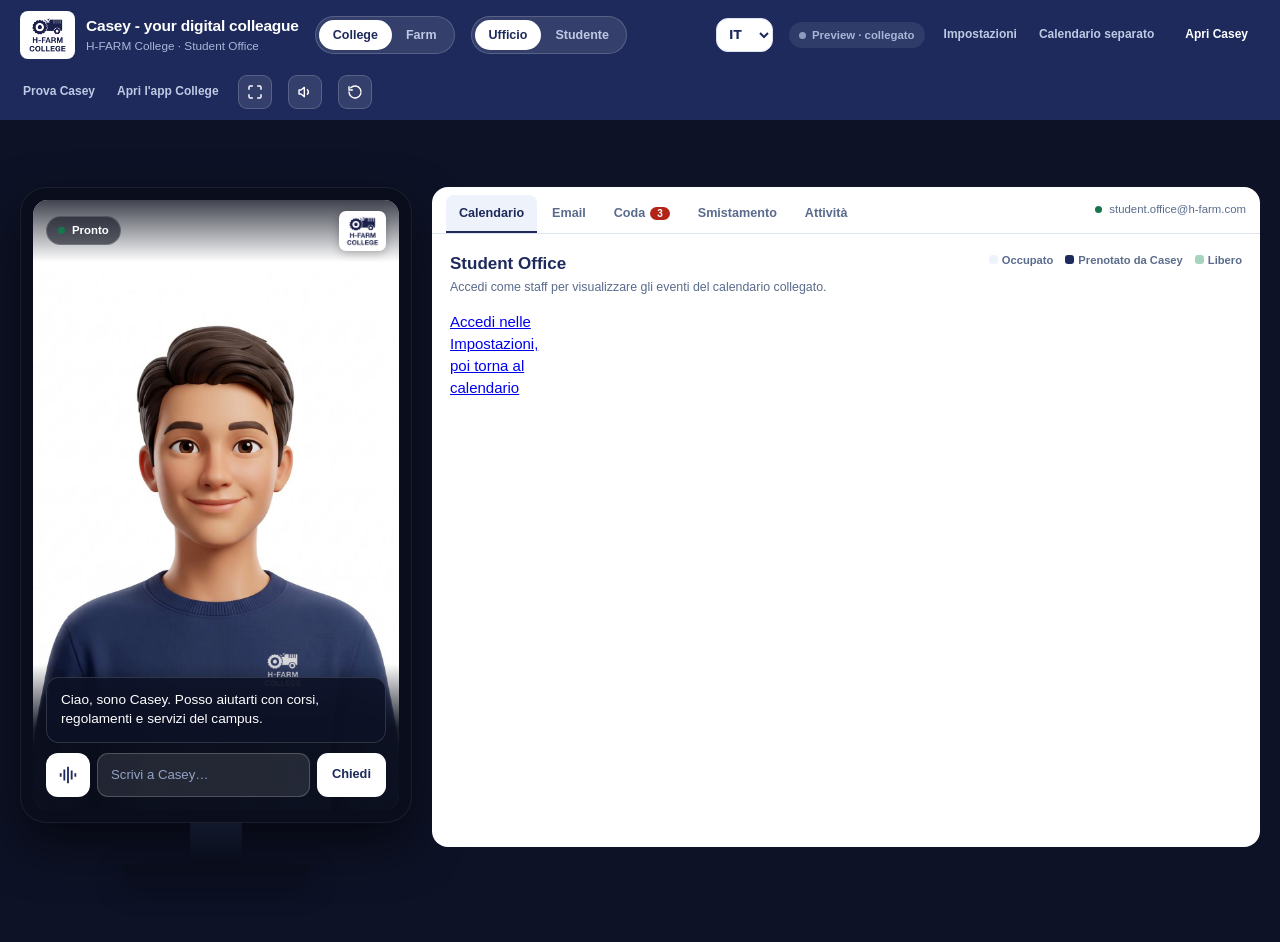
==== index.html @ 3914109e "fix: restore requested avatar clips and hide starters" ====
<!doctype html>
<html lang="it">
<head>
<meta charset="utf-8">
<meta name="viewport" content="width=device-width, initial-scale=1">
<title>Casey - your digital colleague</title>
<style>
:root{
  --navy:#1D2A5B; --navy-d:#141C3A; --navy-l:#2B3A74; --navy-x:#0D1226;
  --ink:#16213F; --mut:#5A6B8C; --bor:#DEE5F0; --soft:#EEF2FA;
  --acc:#E66B36; --ok:#16764C; --ok-bg:#EAF4EF; --err:#B42318; --err-bg:#FBEDEC;
  --wait:#A8700C; --wait-bg:#FDF6E7; --brand:#1D2A5B;
}
body.farm{ --brand:#C0392B; --navy:#C0392B; --navy-l:#D4544A; --navy-d:#8E2A20; --navy-x:#1C0F0D; }
*{box-sizing:border-box}
html,body{margin:0;padding:0}
body{font-family:Inter,-apple-system,BlinkMacSystemFont,"Segoe UI",Roboto,Helvetica,Arial,sans-serif;
 background:var(--navy-x);color:var(--ink);font-size:15px;line-height:1.45;-webkit-font-smoothing:antialiased}
button,input{font:inherit;color:inherit}
button{cursor:pointer;border:0;background:none}
.wrap{max-width:1600px;margin:0 auto;padding:20px;min-height:calc(100vh - 78px);display:flex;flex-direction:column;justify-content:center}

/* ---------------- barra ---------------- */
.top{background:var(--navy);color:#fff}
.top .in{max-width:1600px;margin:0 auto;padding:11px 20px;display:flex;align-items:center;gap:16px;flex-wrap:wrap}
.brand{display:flex;align-items:center;gap:11px}
.brand img{height:48px;width:auto;border-radius:8px;background:#fff;padding:5px 7px;display:block}
.brand .nm{font-weight:700;font-size:15.5px;letter-spacing:-.2px}
.bepill{display:flex;align-items:center;gap:6px;font-size:11.4px;font-weight:600;color:#A9B6D8;
 background:rgba(255,255,255,.08);border-radius:999px;padding:5px 10px;white-space:nowrap}
.bepill i{width:7px;height:7px;border-radius:50%;background:#8E9BBF;flex:none}
.bepill.live{color:#BFF0D4}.bepill.live i{background:#39C07C}
.bepill.down{color:#FFD4CE}.bepill.down i{background:#E4342A}
.brand .sb{font-size:11.8px;color:#A9B6D8;margin-top:1px}
.seg{display:flex;background:rgba(255,255,255,.1);border:1px solid rgba(255,255,255,.18);border-radius:999px;padding:3px}
.seg button{padding:6px 14px;border-radius:999px;font-size:12.5px;font-weight:600;color:#BFC9E4;white-space:nowrap}
.seg button[aria-selected="true"]{background:#fff;color:var(--navy);font-weight:700}
.sp{flex:1}
.top a{color:#BFC9E4;font-size:12.5px;font-weight:600;padding:6px 11px;border-radius:8px;text-decoration:none}
.top a:hover{background:rgba(255,255,255,.12);color:#fff}
.ic{width:34px;height:34px;border-radius:9px;background:rgba(255,255,255,.1);border:1px solid rgba(255,255,255,.18);
 display:inline-flex;align-items:center;justify-content:center;color:#fff}
.ic:hover{background:rgba(255,255,255,.22)}
.ic.off{opacity:.42}

/* ---------------- kpi ---------------- */
.kpis{display:flex;gap:9px;margin:16px 0 14px;flex-wrap:wrap}
.kpi{background:rgba(255,255,255,.055);border:1px solid rgba(255,255,255,.12);border-radius:12px;padding:9px 15px;min-width:128px}
.kpi .v{font-size:19px;font-weight:700;color:#fff;font-variant-numeric:tabular-nums}
.kpi .l{font-size:11.4px;color:#A9B6D8;margin-top:1px}

.grid{display:grid;grid-template-columns:392px 1fr;gap:20px;align-items:center}
@media(max-width:1200px){.grid{grid-template-columns:1fr}}

/* ---------------- totem fisico ---------------- */
.kiosk{display:flex;flex-direction:column;align-items:center}
.bezel{width:100%;background:#0A0E1C;border-radius:26px;padding:13px;
 box-shadow:0 22px 50px rgba(0,0,0,.55), inset 0 0 0 1px rgba(255,255,255,.07)}
.screen{position:relative;aspect-ratio:9/15;background:#0E1428;border-radius:15px;overflow:hidden}
.screen video,.screen img.av{position:absolute;inset:0;width:100%;height:100%;object-fit:cover}
.screen video.hide{display:none}
.scrtop{position:absolute;top:0;left:0;right:0;padding:11px 13px;display:flex;align-items:center;justify-content:space-between;
 background:linear-gradient(to bottom,rgba(10,14,28,.78),transparent);z-index:2}
.pill{display:inline-flex;align-items:center;gap:7px;background:rgba(10,14,28,.6);border:1px solid rgba(255,255,255,.16);
 border-radius:999px;padding:5px 11px;font-size:11.4px;font-weight:600;color:#fff}
.dot{width:7px;height:7px;border-radius:50%;background:var(--ok);flex:none}
.dot.listen{background:#F05252}.dot.think{background:var(--acc)}.dot.idle{background:#8FA0C0}
@keyframes pulse{0%,100%{opacity:1}50%{opacity:.22}}
.dot.anim{animation:pulse 1.1s ease-in-out infinite}
.scrtop img{height:40px;width:auto;background:#fff;border-radius:7px;padding:4px 6px;display:block;box-shadow:0 2px 10px rgba(0,0,0,.25)}
.scrbot{position:absolute;left:0;right:0;bottom:0;padding:13px;z-index:2;
 background:linear-gradient(to top,rgba(10,14,28,.93) 56%,transparent)}
.cap{background:rgba(13,18,38,.88);border:1px solid rgba(255,255,255,.14);border-radius:13px;padding:12px 14px;color:#fff}
.cap p{margin:0;font-size:13.6px;line-height:1.45;min-height:40px}
.src{display:none;margin-top:9px;padding-top:8px;border-top:1px solid rgba(255,255,255,.16);
 align-items:flex-start;justify-content:space-between;gap:9px;font-size:10.6px;color:#BFC9E4}
.src.on{display:flex}
/* La fonte va su due righe se serve: tagliarla con i puntini nascondeva
   proprio il nome del documento, che e' la parte che conta. */
.src .t{font-weight:600;line-height:1.4;overflow:hidden;
 display:-webkit-box;-webkit-line-clamp:2;-webkit-box-orient:vertical}
.kb.nc{background:#8A5A1E}
.kb{flex:none;padding:2px 7px;border-radius:5px;font-size:9.6px;font-weight:700;color:#fff}
.kb.chi{background:#2563A8}.kb.caf{background:#A32B4A}.kb.tra{background:#1B7A52}
.kb.it{background:#5B4B8A}.kb.hr{background:#8A5A1E}.kb.pr{background:#5A6B8C}
.ask{display:flex;gap:7px;margin-top:10px}
.ask input{flex:1;min-width:0;border:1px solid rgba(255,255,255,.2);background:rgba(255,255,255,.1);
 border-radius:11px;padding:10px 13px;font-size:13.2px;color:#fff}
.ask input::placeholder{color:#93A2C4}
.ask input:focus{outline:2px solid rgba(255,255,255,.5);outline-offset:-1px;background:rgba(255,255,255,.17)}
.mic{width:44px;height:44px;flex:none;border-radius:12px;background:#fff;color:var(--navy);
 display:flex;align-items:center;justify-content:center}
.mic.on{background:#F05252;color:#fff;animation:pulse 1.2s ease-in-out infinite}
.mic:disabled{opacity:.4;cursor:not-allowed}
.go{flex:none;background:#fff;color:var(--navy);border-radius:11px;padding:10px 15px;font-size:12.8px;font-weight:700}
.qr{display:none;margin-top:10px;background:#fff;border-radius:13px;padding:11px;align-items:center;gap:12px;
 box-shadow:0 0 0 2px var(--acc)}
.qr.on{display:flex}
.qr .code{width:60px;height:60px;flex:none}
.qr .tx{flex:1;min-width:0}
.qr .tx b{display:block;font-size:12.6px;color:#8A3D10}
.qr .tx span{font-size:11.2px;color:#9A6A45}
.qr .tx .meta{display:block;margin-top:4px;font-size:10.6px;font-weight:700;color:#8A3D10;font-variant-numeric:tabular-nums}
.qr.expired{box-shadow:0 0 0 2px #93A2C4}
.qr.expired .code{filter:grayscale(1);opacity:.35}
.qr.expired .tx b,.qr.expired .tx .meta{color:#5A6B8C}
.qr .open{background:var(--acc);color:#fff;border-radius:999px;padding:8px 14px;font-size:12px;font-weight:700;flex:none}
.neck{width:52px;height:42px;background:linear-gradient(to bottom,#11182C,#0A0E1C)}
.foot{width:188px;height:11px;border-radius:0 0 9px 9px;background:#0A0E1C;box-shadow:0 10px 26px rgba(0,0,0,.5)}

/* suggerimenti sotto al totem */
.chip{border:1px solid rgba(255,255,255,.2);background:rgba(255,255,255,.07);border-radius:999px;
 padding:6px 12px;font-size:12.2px;font-weight:600;color:#DDE4F3}
.chip:hover{background:rgba(255,255,255,.17);border-color:rgba(255,255,255,.4)}
.chip.p{border-color:rgba(230,107,54,.6);background:rgba(230,107,54,.14);color:#FFC9A8}

/* ---------------- schermo intero ---------------- */
body.show .top,body.show .kpis,body.show .panel{display:none}
body.show .wrap{padding:0;max-width:none}
body.show .grid{display:block;height:100vh}
body.show .kiosk{height:100vh;justify-content:center}
body.show .bezel{width:auto;height:94vh;padding:0;border-radius:0;box-shadow:none;background:transparent}
body.show .screen{height:100%;aspect-ratio:9/16;border-radius:0}
body.show .cap p{font-size:25px;line-height:1.4;min-height:74px}
body.show .src{font-size:14px}
body.show .ask input{font-size:17px;padding:14px 17px}
body.show .mic{width:58px;height:58px}
body.show .go{font-size:16px;padding:14px 22px}
body.show .neck,body.show .foot{display:none}
body.show .qr .code{width:84px;height:84px}
body.show .qr .tx b{font-size:16px}body.show .qr .tx span{font-size:13.5px}
.exit{display:none;position:fixed;top:16px;right:18px;z-index:40;background:rgba(255,255,255,.16);
 border:1px solid rgba(255,255,255,.3);color:#fff;border-radius:10px;padding:8px 14px;font-size:12.6px;font-weight:600}
body.show .exit{display:block}

/* ---------------- pannello ---------------- */
.panel{background:#fff;border-radius:16px;overflow:hidden;min-height:660px;display:flex;flex-direction:column}
.tabs{display:flex;align-items:center;gap:2px;padding:8px 14px 0;border-bottom:1px solid var(--bor);flex-wrap:wrap}
.tabs button{padding:9px 13px;font-size:12.6px;font-weight:600;color:var(--mut);border-bottom:2px solid transparent;border-radius:8px 8px 0 0}
.tabs button[aria-selected="true"]{color:var(--brand);border-bottom-color:var(--brand);font-weight:700;background:var(--soft)}
.tabs .who{margin-left:auto;font-size:11.4px;color:var(--mut);display:flex;align-items:center;gap:7px;padding-bottom:8px}
.tabs .who i{width:7px;height:7px;border-radius:50%;background:var(--ok);display:inline-block}
.badge{background:var(--err);color:#fff;border-radius:999px;padding:1px 7px;font-size:10px;font-weight:700;margin-left:5px}
.view{display:none;padding:18px;overflow:auto;flex:1}
.view.on{display:block}
.vh{display:flex;align-items:flex-start;justify-content:space-between;gap:14px;margin-bottom:14px;flex-wrap:wrap}
.vh h2{margin:0;font-size:17px;color:var(--brand)}
.vh p{margin:3px 0 0;font-size:12.4px;color:var(--mut);max-width:660px}
.lg{display:flex;gap:12px;font-size:11.2px;color:var(--mut);font-weight:600}
.lg i{width:9px;height:9px;border-radius:3px;display:inline-block;margin-right:4px}

.cal{display:grid;grid-template-columns:repeat(7,1fr);gap:5px}
.cal .dn{font-size:10.4px;font-weight:700;color:var(--mut);text-align:center;padding-bottom:3px}
.day{border:1px solid var(--bor);border-radius:9px;min-height:76px;padding:5px}
.day.pad{border-color:transparent}
.day.today{border-color:var(--brand);border-width:2px}
.day .n{font-size:11px;font-weight:700;color:var(--mut);margin-bottom:3px;display:flex;justify-content:space-between}
.day .n em{font-style:normal;font-size:8.4px;background:var(--brand);color:#fff;padding:1px 5px;border-radius:4px}
.ev{font-size:9.5px;padding:2px 4px;border-radius:4px;margin-bottom:2px;overflow:hidden;text-overflow:ellipsis;white-space:nowrap;background:var(--soft);color:var(--mut)}
.ev.appt{background:var(--brand);color:#fff;font-weight:700}
.ev.dead{background:var(--wait-bg);color:var(--wait);font-weight:700}
.ev.free{background:var(--ok-bg);color:var(--ok);font-weight:700;border:1px dashed #A8D4BF}
.ev.conf{background:var(--err-bg);color:var(--err);font-weight:700}
.ev.cls{background:#EDF1F7;color:#5A6B8C}

.mail{display:grid;grid-template-columns:268px 1fr;border:1px solid var(--bor);border-radius:12px;overflow:hidden;min-height:420px}
.mlist{border-right:1px solid var(--bor);background:#FAFCFF;overflow:auto;max-height:520px}
.mrow{padding:11px 13px;border-bottom:1px solid var(--bor);cursor:pointer}
.mrow[aria-selected="true"]{background:#fff;box-shadow:inset 3px 0 0 var(--brand)}
.mrow .f{font-size:11.2px;color:var(--mut);display:flex;justify-content:space-between;gap:7px}
.mrow .s{font-size:12.4px;font-weight:600;margin-top:2px;line-height:1.3}
.mbody{padding:20px;overflow:auto;max-height:520px}
.mbody h3{margin:0 0 3px;font-size:16px;color:var(--brand)}
.mbody .meta{font-size:11.4px;color:var(--mut);padding-bottom:12px;border-bottom:1px solid var(--bor);margin-bottom:13px}
.mbody pre{white-space:pre-wrap;font:inherit;font-size:13.2px;margin:0}

.tk{border:1px solid var(--bor);border-radius:13px;padding:16px;margin-bottom:12px}
.tk.done{border-color:#A8D4BF;background:var(--ok-bg)}
.tk .r1{display:flex;align-items:center;justify-content:space-between;gap:12px;flex-wrap:wrap}
.tk .id{font-size:10.4px;font-weight:700;color:var(--mut);letter-spacing:.4px}
.tk h4{margin:3px 0 0;font-size:14.4px;color:var(--brand)}
.lvl{display:inline-flex;align-items:center;justify-content:center;align-self:center;text-align:center;font-size:9.8px;font-weight:700;padding:3px 9px;border-radius:999px;flex:none}
.lvl.h{background:var(--err-bg);color:var(--err);border:1px solid #F0C8C4}
.lvl.a{background:var(--wait-bg);color:var(--wait);border:1px solid #EBD9AE}
.kv{margin-top:11px;font-size:12.4px;color:var(--mut)}.kv b{color:var(--ink)}
.rule{margin-top:9px;background:var(--soft);border-left:3px solid var(--brand);border-radius:0 8px 8px 0;padding:9px 12px;font-size:12.2px;color:var(--mut)}
.tk textarea{width:100%;margin-top:11px;border:1px solid var(--bor);border-radius:9px;padding:10px;font-size:12.6px;font-family:inherit;resize:vertical}
.acts{display:flex;gap:8px;margin-top:10px;flex-wrap:wrap}
.btn{border-radius:9px;padding:8px 15px;font-size:12.4px;font-weight:700}
.btn.ok{background:var(--ok);color:#fff}.btn.gh{background:#fff;color:var(--mut);border:1px solid var(--bor)}
.btn.pr{background:var(--brand);color:#fff}
.empty{text-align:center;padding:60px 20px;color:var(--mut)}
.empty .big{font-size:15px;font-weight:700;color:var(--ink);margin-bottom:5px}

.ck{display:flex;gap:12px;border:1px solid var(--bor);border-radius:11px;padding:13px 15px;margin-bottom:9px}
.ck.on{border-color:#A8D4BF;background:var(--ok-bg)}
.ck .mk{width:20px;height:20px;border-radius:50%;border:2px solid var(--bor);flex:none;margin-top:1px;
 display:flex;align-items:center;justify-content:center;font-size:11px;color:#fff;font-weight:700}
.ck.on .mk{background:var(--ok);border-color:var(--ok)}
.ck .tx b{display:block;font-size:13.2px}.ck .tx span{font-size:11.6px;color:var(--mut)}

/* smistamento 15 uffici */
.offs{display:grid;grid-template-columns:repeat(auto-fill,minmax(248px,1fr));gap:9px}
.off{border:1px solid var(--bor);border-radius:10px;padding:11px 13px;transition:.2s}
.off.hit{border-color:var(--acc);border-width:2px;background:#FDF6EE;box-shadow:0 0 0 3px rgba(230,107,54,.12)}
.off .e{font-size:12.3px;font-weight:700;color:var(--brand);word-break:break-all}
.off .s{font-size:11.2px;color:var(--mut);margin-top:2px;line-height:1.35}
.off .c{font-size:10.6px;font-weight:700;color:var(--mut);margin-top:6px}
.off.hit .c{color:var(--acc)}

/* feed */
.feed{border:1px solid var(--bor);border-radius:12px;overflow:hidden}
.fr{display:flex;gap:12px;align-items:center;padding:10px 14px;border-bottom:1px solid var(--bor);font-size:12.4px}
.fr:last-child{border-bottom:0}
.fr .tm{font-variant-numeric:tabular-nums;color:var(--mut);font-size:11.4px;width:44px;flex:none}
.fr .so{font-size:9.8px;font-weight:700;padding:2px 7px;border-radius:5px;flex:none;width:60px;text-align:center}
.so.tot{background:var(--soft);color:var(--navy)}.so.tel{background:#F3EEFA;color:#5B4B8A}
.fr .q{flex:1;min-width:0;overflow:hidden;text-overflow:ellipsis;white-space:nowrap}
.fr .ou{font-size:10.4px;font-weight:700;padding:2px 8px;border-radius:999px;flex:none}
.ou.ok{background:var(--ok-bg);color:var(--ok)}.ou.hu{background:var(--err-bg);color:var(--err)}.ou.wa{background:var(--wait-bg);color:var(--wait)}
@keyframes slidein{from{opacity:0;transform:translateY(-7px)}to{opacity:1;transform:none}}
.fr.new{animation:slidein .3s ease-out}

.toast{position:fixed;right:22px;bottom:22px;z-index:60;display:flex;flex-direction:column;gap:9px;max-width:360px}
.tst{background:#fff;border-left:4px solid var(--ok);border-radius:11px;padding:12px 15px;box-shadow:0 12px 34px rgba(0,0,0,.3);animation:slidein .3s}
.tst b{display:block;font-size:12.8px;color:var(--brand)}
.tst span{font-size:12px;color:var(--mut)}
.sr{position:absolute;width:1px;height:1px;overflow:hidden;clip:rect(0 0 0 0)}

.mlist button.mrow{display:block;width:100%;text-align:left;border:0;border-bottom:1px solid #e4e7ee;background:transparent}.mlist button.mrow[aria-pressed=true]{background:#f1f3fa}.workspace-demo-note{font-size:11px;color:#667085;background:#f3f5fa;border:1px solid #e4e7ee;border-radius:8px;padding:8px 10px;margin:0 0 12px}
</style>
<link rel="stylesheet" href="definitivo.css?v=20261028-review"><link rel="stylesheet" href="native-handoff.css"></head>
<body>

<button class="exit" data-command="toggleShow()">Esci dallo schermo intero  ·  Esc</button>

<header class="top">
  <div class="in">
    <div class="brand">
      <img id="brandLogo" src="hfarm-college-logo.png" alt="H-FARM College">
      <div><div class="nm">Casey - your digital colleague</div><div class="sb" id="ctxLine"></div></div>
    </div>
    <div class="seg" role="tablist" aria-label="Scenario">
      <button id="sc-COLLEGE" role="tab" aria-selected="true" data-command="setScenario('COLLEGE')">College</button>
      <button id="sc-FARM" role="tab" aria-selected="false" data-command="setScenario('FARM')">Farm</button>
    </div>
    <div class="seg" role="tablist" aria-label="Punto di vista">
      <button id="pv-OFFICE" role="tab" aria-selected="true" data-command="setView('OFFICE')">Ufficio</button>
      <button id="pv-STUDENT" role="tab" aria-selected="false" data-command="setView('STUDENT')">Studente</button>
    </div>
    <div class="sp"></div>
    <label class="language-control"><select data-casey-language aria-label="Lingua"><option value="it-IT">IT</option><option value="en-US">EN</option><option value="es-ES">ES</option></select></label><span class="bepill" id="bePill" title="Da dove arrivano le risposte"><i></i><span>locale</span></span>
    <a href="settings.html" id="settingsLink">Impostazioni</a>
    <a href="index.html?view=calendar" id="calendarLink" target="casey-calendar" rel="noopener">Calendario separato</a>
    <button type="button" id="startDemo" class="demo-action">Apri Casey</button>
    <a id="tryCaseyLink" href="app-blu.html?prova=1" target="_blank" rel="noopener">Prova Casey</a>
    <a href="app-blu.html" target="_blank" rel="noopener" id="appLink">Apri l'app</a>
    <button class="ic" data-command="toggleShow()" title="Schermo intero, modalità presentazione" aria-label="Schermo intero">
      <svg width="16" height="16" viewBox="0 0 24 24" fill="none" stroke="currentColor" stroke-width="2.2" stroke-linecap="round"><path d="M8 3H5a2 2 0 0 0-2 2v3M16 3h3a2 2 0 0 1 2 2v3M8 21H5a2 2 0 0 1-2-2v-3M16 21h3a2 2 0 0 0 2-2v-3"/></svg></button>
    <button class="ic" id="muteBtn" data-command="toggleMute()" title="Voce" aria-label="Voce">
      <svg width="16" height="16" viewBox="0 0 24 24" fill="none" stroke="currentColor" stroke-width="2.1" stroke-linecap="round" stroke-linejoin="round"><path d="M11 5 6 9H3v6h3l5 4z"/><path d="M15.5 8.5a5 5 0 0 1 0 7"/></svg></button>
    <button class="ic" data-command="resetAll()" title="Ricomincia" aria-label="Ricomincia">
      <svg width="16" height="16" viewBox="0 0 24 24" fill="none" stroke="currentColor" stroke-width="2.1" stroke-linecap="round"><path d="M3 12a9 9 0 1 0 2.6-6.4M3 4v5h5"/></svg></button>
  </div>
</header>

<div class="wrap">
  <div id="kpis" hidden></div>
  <div class="grid">

    <section class="kiosk" aria-label="Totem all'ingresso">
      <div class="bezel">
        <div class="screen">
          <img class="av" id="avatar" src="Casey - H-FARM College/casey-avatar.png" alt="Casey">
          <video id="vA" class="hide" playsinline muted autoplay></video>
          <video id="vB" class="hide" playsinline muted autoplay></video>
          <div class="scrtop">
            <span class="pill"><span class="dot" id="dot"></span><span id="state">Pronto</span></span>
            <img id="scrLogo" src="hfarm-college-logo.png" alt="H-FARM College">
          </div>
          <div class="scrbot">
            <div class="cap">
              <p id="capText"></p>
              <div class="src" id="srcBox">
                <span class="t" id="srcText"></span><span class="kb tra" id="kbPill"></span>
              </div>
            </div>
            <div class="qr" id="qrCard">
              <svg class="code" id="qrCode" aria-hidden="true"></svg>
              <div class="tx"><b id="qrTitle"></b><span id="qrSub"></span><span class="meta" id="qrMeta"></span></div>
              <button class="open" data-command="openPhone()">Apri</button>
            </div>
            <div class="ask">
              <button class="mic" id="micBtn" data-command="toggleMic()" title="Parla con Casey" aria-label="Parla con Casey">
                <svg width="19" height="19" viewBox="0 0 24 24" fill="none" stroke="currentColor" stroke-width="2.1" stroke-linecap="round" stroke-linejoin="round"><rect x="9" y="2.5" width="6" height="11.5" rx="3"/><path d="M5.5 11.5a6.5 6.5 0 0 0 13 0M12 18v3.5"/></svg>
              </button>

              <input id="q" maxlength="1000" aria-description="Massimo 1.000 caratteri" type="text" placeholder="Parla o scrivi…" autocomplete="off">
              <button class="go" data-command="send()">Chiedi</button>
            </div>
          </div>
        </div>
      </div>
      <div class="neck"></div><div class="foot"></div>
    </section>

    <section class="panel" aria-label="Back-office">
      <div class="tabs" id="tabs" role="tablist"></div>
      <div class="view" id="v-CAL">
        <div class="vh"><div><h2 id="calTitle"></h2><p id="calSub"></p></div>
          <div class="lg"><span><i style="background:var(--soft)"></i>Occupato</span>
          <span><i style="background:var(--brand)"></i>Prenotato da Casey</span>
          <span><i style="background:#A8D4BF"></i>Libero</span></div></div>
        <div class="cal" id="cal"></div>
      </div>
      <div class="view" id="v-MAIL"><div class="mail"><div class="mlist" id="mlist"></div><div class="mbody" id="mbody"></div></div></div>
      <div class="view" id="v-QUEUE"><div class="vh"><div><h2 id="qTitle"></h2></div></div><div id="queue"></div></div>
      <div class="view" id="v-ROUTE">
        <div class="vh"><div><h2 id="rTitle"></h2><p id="rSub"></p></div></div>
        <div class="offs" id="offs"></div>
      </div>
      <div class="view" id="v-CHECK"><div class="vh"><div><h2>La mia pratica</h2><p id="ckSub"></p></div></div><div id="check"></div></div>
      <div class="view" id="v-FEED">
        <div class="vh"><div><h2>Attività e carico</h2>
          <p>Le richieste non arrivano in modo costante: cambiano con il periodo dell'anno, con il giorno della settimana e con gli eventi. Il sabato e la domenica non c'è nessuno in ufficio.</p></div></div>
        <div id="cycle"></div>
        <div class="feed" id="feed" style="margin-top:18px"></div>
      </div>
    </section>

  </div>
</div>
<div class="toast" id="toasts"></div>

<!-- caricati prima del codice della pagina: al suo avvio CaseyBackend deve gia' esistere -->




<script>
/* =====================================================================
   Casey 6.0 — MVP definitivo
   Due regole che non si toccano:
   1) Il totem NON sa con chi sta parlando. Risposte sempre generiche.
   2) Totem e telefono non parlano mai insieme: quando la sessione passa
      sul telefono, il totem tace e si libera.
   ===================================================================== */

const WH=['10:00','11:00','14:00','15:00'];
const DAYNAMES=['LUN','MAR','MER','GIO','VEN','SAB','DOM'];
const localToday=new Intl.DateTimeFormat('sv-SE',{timeZone:'Europe/Rome'}).format(new Date());
const TODAY=localToday.startsWith('2026-10-')?Number(localToday.slice(-2)):null, PAD=3; // Demo calendar: October 2026.

/* I 15 indirizzi del campus, dall'incontro con lo Student Office.
   Lo smistamento corretto fra questi e' il problema numero uno dichiarato. */
const OFFICES=[
 ['student.office@h-farm.com','Vita accademica, assenze, certificati, casi limite esami',14],
 ['student.admin@h-farm.com','Carriera amministrativa, tasse, deroghe economiche',6],
 ['admission.college@h-farm.com','Ammissioni e iscrizioni',3],
 ['info.accommodation@h-farm.com','Alloggi e residenze',4],
 ['careerservice.edu@h-farm.com','Stage, convenzioni, contratti, orientamento',7],
 ['mobility.office@h-farm.com','Erasmus, exchange, free movers',5],
 ['inclusion.office@h-farm.com','DSA, ADHD, bisogni educativi speciali',2],
 ['help.mates@h-farm.com','Supporto fra pari, orientamento pratico',3],
 ['counseling.college@h-farm.com','Sportello psicologico e benessere',1],
 ['collegeprotection@h-farm.com','Segnalazioni e tutela',0],
 ['support@h-farm.com','Supporto tecnico, account, stampanti',9],
 ['library@h-farm.com','Biblioteca, Halliday Labs, prestiti',5],
 ['studentlife@h-farm.com','Club, eventi, vita studentesca',6],
 ['sports@h-farm.com','Impianti sportivi',4],
 ['marketing.college@h-farm.com','Comunicazione e promozione',1]
];
const OFFICES_FARM=[
 ['welcome@h-farm.com','Welcome Center, pacchi, accoglienza',12],
 ['food@h-farm.com','Ristoranti, mensa, caffetteria',9],
 ['shop@h-farm.com','Shop, tessere, abbonamenti',7],
 ['facility@h-farm.com','Spazi, sale, manutenzione, mobilità',8],
 ['it@h-farm.com','Account, badge digitale, wifi',11],
 ['sport@h-farm.com','Palestra, campi, skate park',5],
 ['events@h-farm.com','Eventi e prenotazioni',6],
 ['admin@h-farm.com','Amministrazione, rimborsi, contratti',3]
];

const DATA={
COLLEGE:{
 ctx:'H-FARM College · Student Office', office:'Student Office', officeMail:'student.office@h-farm.com',
 person:{name:'Marco Bernardi', first:'Marco', mail:'m.bernardi@student.h-farm.com', code:'MAT-2025-8841', role:'BSc AI & Data Science · Level 5'},
 calTitle:'Calendario Student Office',
 calSub:'Student Office',
 apptTitle:'Ritiro Student Badge', personTab:'La mia pratica',
 qTitle:'Coda di approvazione', qSub:'Casey non decide su tasse, deroghe, casi limite, dati sensibili e benessere. Prepara la bozza e la lascia qui.',
 rTitle:'Smistamento sui 15 uffici',
 rSub:"Il problema numero uno dichiarato dallo Student Office non è rispondere: è far arrivare la richiesta all'indirizzo giusto. I numeri sono le richieste indirizzate oggi.",
 ckSub:'Quello che manca per essere a posto.',
 offices:OFFICES,
 greet:"Ciao, sono Casey. Posso aiutarti con corsi, regolamenti e servizi del campus.",
 kb:[
  {k:['meeting room','sala riunioni','prenotare un\'aula','prenotare aula','halliday','aula studio','spazio studio'],
   kb:'tra',lab:'Trasversale',src:'Regolamento spazi campus e biblioteca',off:11,
   a:"Le meeting room non sono prenotabili dagli studenti: è una regola, non una questione di disponibilità. Per lavorare in gruppo ci sono gli Halliday Labs in biblioteca, aperta dal lunedì al venerdì fino alle 22 e nel weekend fino alle 19 e 30."},
  {k:['tennis','padel','campo','sport','palestra','calcetto'],
   kb:'tra',lab:'Trasversale',src:'Sports Center · sports@h-farm.com',off:13,
   a:"I campi si prenotano dall'app Sportclubby con la tariffa studenti, oppure scrivendo a sports at h-farm punto com."},
  {k:['club','student club','fondare','apache','book club'],
   kb:'tra',lab:'Trasversale',src:'Student Life · studentlife@h-farm.com',off:12,
   a:"I club attivi sono nella sezione Experiences dell'app: Apache, Book Club, Chess Club, H-Altura e gli altri. Per fondarne uno nuovo si manda il progetto a studentlife."},
  {k:['stampare','stampante','printer','credito di stampa'],
   kb:'tra',lab:'Trasversale',src:'Tutorial stampanti campus',off:10,
   a:"Ci sono due stampanti, una in biblioteca e una nell'edificio College. Si attivano avvicinando il badge al lettore, e il credito si ricarica al Welcome Center. Ti mostro il tutorial completo."},
  {k:['check-in','check in','check-out','bluetooth','presenze','appello','firma'],
   kb:'tra',lab:'Trasversale',src:'Attendance Monitoring System',off:0,
   a:"Il check-in si fa dall'app dentro l'aula, con wifi, bluetooth e GPS attivi, entro i primi dieci minuti della lezione. Il check-out negli ultimi quindici. Se dà errore, quasi sempre è il bluetooth spento."},
  {k:['enhancing','corsi extra','extracurricular','attività extra'],
   kb:'tra',lab:'Trasversale',src:'Enhancing Courses · sezione Academic dell\'app',off:0,
   a:"Gli Enhancing sono i corsi extracurricolari: li trovi nella sezione Academic dell'app, sotto Enhancing. Quando non c'è nulla in elenco vuol dire che le iscrizioni del periodo sono chiuse."},
  {k:['secondo anno','2° anno','level 5','che lezioni','materie','moduli'],
   kb:'chi',lab:'Chichester',src:'BSc AI & Data Science Handbook · moduli Level 5',off:0,
   a:"Al Level 5 ci sono sei moduli da dieci crediti: Multivariable Calculus, Software Engineering, Databases, Fundamentals of Statistics, Economics for Information Technologists e Machine Learning."},
  {k:['passare','soglia','voto minimo','40','sufficienza','provisional'],
   kb:'chi',lab:'Chichester',src:'Handbook · Assessment Regulations',off:0,
   a:"Nei moduli Chichester si passa al quaranta per cento. Fra il trentacinque e il trentanove si applica il Provisional Pass. Resit e Mitigating Circumstances si gestiscono su ChiView."},
  {k:['ca\' foscari','ca foscari','trentesimi','cfu'],
   kb:'caf',lab:"Ca' Foscari",src:'Regolamento didattico corsi convenzionati',off:0,
   a:"Nei corsi in convenzione con Ca' Foscari il voto è in trentesimi, la sufficienza è diciotto e i crediti sono CFU. È un sistema diverso da quello Chichester: le regole dell'uno non valgono per l'altro."},
  {k:['ai ethics','plagio','misconduct','chatgpt','copiato','intelligenza artificiale nei compiti'],
   kb:'chi',lab:'Chichester',src:'AI Ethics & Academic Misconduct Policy',off:0,
   a:"Il primo passo è sempre parlare con il docente del modulo, che valuta il caso e se serve coinvolge lo Student Office. Non è una cosa che posso istruire io, e non è una cosa che si risolve per email."}
 ],
 triages:[
  {k:['certificato','malattia','assenza','assenze','giustificare','sono stato male','influenza'],
   q:"Posso aiutarti subito. Quanti giorni di calendario copre il certificato? Meno di cinque, tra cinque e quattordici, oppure più di due settimane?",
   opts:[
    {l:'Meno di 5 giorni',kb:'tra',lab:'Trasversale',src:'Policy assenze e certificati medici',off:-1,
     a:"Sotto i cinque giorni di calendario l'assenza non viene giustificata, nemmeno con il certificato. Non serve scrivere allo Student Office: l'esito non cambierebbe, e intanto hai la risposta adesso."},
    {l:'Fra 5 e 14 giorni',kb:'tra',lab:'Trasversale',src:'Policy assenze e certificati medici',off:0,
     a:"Da cinque giorni in su, contati di calendario e non lavorativi, l'assenza con certificato è giustificata. Apro la pratica e ti dico dove caricare il documento."},
    {l:'Più di 2 settimane',kb:'tra',lab:'Trasversale',src:'Policy assenze e certificati medici',off:0,
     a:"Oltre le due settimane, oltre alla giustificazione c'è anche l'accesso alle registrazioni delle lezioni. Preparo la richiesta di sblocco per lo Student Office."}]},
  {k:['esame','appello','non mi sono presentato','lutto','proroga consegna','deferral','resit','consegna in ritardo'],
   q:"Capisco. Per mandarti all'ufficio giusto mi serve sapere di che caso si tratta: un problema di salute o familiare, una consegna in ritardo, oppure un esame da rifare?",
   opts:[
    {l:'Problema di salute o familiare',kb:'chi',lab:'Chichester',src:'Extension & Mitigating Circumstances · modulo nell\'app',off:0,
     a:"Questo rientra nelle Mitigating Circumstances. Il modulo è nella sezione Academic dell'app, sotto Forms. Preparo la pratica per lo Student Office con il riferimento al regolamento: la valutazione la fa una persona, non io."},
    {l:'Ho consegnato in ritardo',kb:'chi',lab:'Chichester',src:'Handbook · Late Submission',off:0,
     a:"Sulle consegne in ritardo il primo passo è il docente del modulo, che è l'unico che può valutare il caso. Se poi serve, è lui a coinvolgere lo Student Office. Ti preparo il riassunto da mandargli."},
    {l:'Devo rifare un esame',kb:'chi',lab:'Chichester',src:'Handbook · Resit & Deferral',off:0,
     a:"Resit e deferral si gestiscono su ChiView e hanno finestre precise. Smisto la richiesta allo Student Office, che ti conferma le date valide per il tuo modulo."}]}
 ],
 chips:{gen:[['Come si stampa?','Come funziona la stampante in campus?'],
             ['Posso prenotare una meeting room?','Posso prenotare una meeting room?'],
             ['Certificato medico','Sono stato male e ho un certificato, come giustifico le assenze?'],
             ['Caso limite su un esame','Non mi sono presentato a un esame, cosa devo fare?']],
        per:[['Sposta il ritiro del badge','Non riesco a venire mercoledì per il badge, mi trovi un altro slot?'],
             ['Chiedi una deroga sulla rata','Posso chiedere una deroga sulla prima rata?']]},
 handover:{title:'Continua sul tuo telefono',sub:'Niente login e niente codice: il profilo lo legge l\'app',
  say:"Questa è una cosa tua personale, e qui al totem passa gente. Inquadra il codice: continuiamo sul tuo telefono, dove sei già riconosciuto, e io resto libero per chi è in fila."},
 escal:{k:['rata','tasse','deroga','pagare','dilazion'],
  say:"Su tasse e deroghe non decido io: decide una persona. Ho preparato la pratica con il riferimento al regolamento e l'ho mandata a Student Administration. Ti rispondono loro.",
  src:'Smistamento · student.admin@h-farm.com',kb:'pr',lab:'Smistamento',off:1,
  tk:{id:'SO-2026-104',who:'Studente Level 4 · Chichester',to:'Student Administration · student.admin@h-farm.com',
   q:'Chiede una deroga sulla scadenza della prima rata.',
   rule:"Importi, dilazioni e deroghe economiche sono decisioni riservate a una persona. Casey raccoglie e smista, non propone una cifra né una data. I promemoria sulle scadenze non sono di Casey: li segue un altro team.",
   lvl:'h',lvlTxt:'SEMPRE UNA PERSONA',
   draft:"Buongiorno,\n\nabbiamo ricevuto la sua richiesta di deroga sulla prima rata.\nLa pratica è stata presa in carico da Student Administration: le confermiamo l'esito entro due giorni lavorativi.\n\nStudent Office"}}
},
FARM:{
 ctx:'H-FARM Campus · Servizi', office:'Campus Services', officeMail:'welcome@h-farm.com',
 person:{name:'Marco Bernardi', first:'Marco', mail:'m.bernardi@h-farm.com', code:'HF-2026-4417', role:'Campus pass · edificio College'},
 calTitle:'Agenda Welcome Center',
 calSub:'Stessa identica interfaccia del College. È cambiata solo la knowledge base caricata.',
 apptTitle:'Ritiro pacco al Welcome Center', personTab:'Le mie cose',
 qTitle:'Coda di approvazione', qSub:'Casey non decide su rimborsi, eccezioni e casi fuori policy. Prepara la bozza e la lascia qui.',
 rTitle:'Smistamento sui servizi del campus',
 rSub:'Stessa logica del College: cambiano solo i destinatari e i documenti caricati. Questi indirizzi sono di esempio, l\'elenco ufficiale dei servizi campus non ce l\'hanno ancora dato.',
 ckSub:'Quello che hai in sospeso sul campus.',
 offices:OFFICES_FARM,
 greet:"Ciao, sono Casey. Posso aiutarti con ristoranti, spazi, tessere e servizi del campus.",
 kb:[
  {k:['mangiare','ristorante','ristoranti','pranzo','mensa','aperto','orari'],kb:'tra',lab:'Ristoranti',src:'Servizi di sede · ristoranti del campus',off:1,
   a:"Amor è aperto tutti i giorni dalle nove alle ventuno. La Serra dal lunedì al venerdì dalle otto alle diciotto, e Basta al Sugo solo a pranzo, dalle dodici e trenta alle quattordici e trenta."},
  {k:['palestra','abbonamento','40 gym','pesi','corsi'],kb:'hr',lab:'Shop',src:'Shop · abbonamento palestra',off:2,
   a:"La 40 Gym è in Casa 40: al piano terra pesi e cardio, al primo la sala corsi. L'abbonamento si attiva dallo Shop dell'app e costa venticinque euro al mese."},
  {k:['badge','digital badge','wallet','tessera','telefono al lettore'],kb:'it',lab:'Wallet',src:'Shop · Digital Badge',off:4,
   a:"Con il Digital Badge aggiungi il badge del campus al Wallet del telefono e lasci a casa quello fisico: avvicini il telefono al lettore ed entri. Si attiva dallo Shop, venticinque euro all'anno."},
  {k:['pacco','pacchi','corriere','ritiro','consegna'],kb:'tra',lab:'Logistica',src:'Pacchi · Welcome Center',off:0,
   a:"I pacchi si ritirano al Welcome Center negli orari di apertura. Quando ne arriva uno te lo trovi nella sezione Pacchi dell'app, con il codice di ritiro."},
  {k:['monopattini','monopattino','bici','ricarica','stazioni'],kb:'tra',lab:'Mobilità',src:'Wayfinding · mobilità nel campus',off:3,
   a:"I monopattini si sbloccano dall'app BiT e le stazioni di ricarica sono segnate sulla mappa del campus, nella sezione Wayfinding."},
  {k:['padel','tennis','campo','skate','arrampicata','parete'],kb:'tra',lab:'Sport',src:'Shop · tessere sportive',off:5,
   a:"Le tessere sono nello Shop: noleggio attrezzatura da due euro, parete di arrampicata da tre, e c'è anche quella per lo Skate Park e la Pump Track."},
  {k:['evento','eventi','game changer','meetup','hacktoberfest'],kb:'chi',lab:'Eventi',src:'Eventi · calendario campus',off:6,
   a:"I prossimi sono il Grok Bot Meetup il ventidue, l'Hacktoberfest Hack Day il ventiquattro e Game Changer Italy il trenta in Big Hall. Li trovi tutti nella sezione Eventi."},
  {k:['sala','spazio','prenotare sala','riunione','big hall'],kb:'tra',lab:'Spazi',src:'Servizi di sede · spazi e sale',off:3,
   a:"Le sale si prenotano dal calendario aziendale. Per la Big Hall e gli spazi grandi serve passare dal facility, perché vanno coordinati con gli eventi già in programma."}
 ],
 triages:[],
 handover:{title:'Continua sul tuo telefono',sub:'Il profilo lo legge l\'app del campus',
  say:"Questa è una cosa tua personale e qui alla reception passa gente. Inquadra il codice: continuiamo sul tuo telefono, dove sei già riconosciuto, e io resto libero."},
 escal:{k:['rimborso','nota spese','fattura','eccezione','fuori policy','disdetta'],
  say:"Su rimborsi ed eccezioni non decido io. Ho preparato la richiesta con il riferimento alla policy e l'ho mandata all'amministrazione del campus, che ti risponde direttamente.",
  src:'Smistamento · amministrazione campus',kb:'pr',lab:'Smistamento',off:7,
  tk:{id:'HF-2026-318',who:'Persona con campus pass · edificio College',to:'Amministrazione campus · admin@h-farm.com',
   q:'Chiede il rimborso di un abbonamento palestra non utilizzato.',
   rule:"Rimborsi, storni e deroghe alle condizioni di acquisto sono decisioni riservate a una persona. Casey raccoglie e smista, non promette un esito.",
   lvl:'h',lvlTxt:'SEMPRE UNA PERSONA',
   draft:"Buongiorno,\n\nabbiamo ricevuto la sua richiesta di rimborso sull'abbonamento.\nLa pratica è stata presa in carico dall'amministrazione del campus: le confermiamo l'esito entro due giorni lavorativi.\n\nCampus Services"}}
}};

/* ---------------- stato ---------------- */
let S='COLLEGE', VIEW='OFFICE', TAB='CAL', D=null;
let session='TOTEM', muted=false, pendingTriage=null, moved=false, selMail=0, listening=false;
let calOffice=[],calPerson=[],mailOffice=[],mailPerson=[],queue=[],checklist=[],feed=[],offCount=[],lastOff=-1;
let kpi={tot:0,solved:0,phone:0,human:0};
let capTimer=null,feedTimer=null,idleTimer=null;

/* =====================================================================
   VOCE — Casey ha un volto maschile, quindi sceglie una voce maschile.
   Il difetto della versione precedente: l'ordinamento premiava solo la
   qualita', per cui "Elsa Online (Natural)" vinceva sempre.
   ===================================================================== */
const MALE=['diego','cosimo','gianni','luca','paolo','carlo','giorgio','marco','alessandro','fabio','male','uomo'];
const FEM=['elsa','alice','federica','isabella','emma','chiara','giulia','sara','laura','female','donna'];
let voice=null;
function pickVoice(){
  if(!('speechSynthesis' in window))return;
  const it=speechSynthesis.getVoices().filter(v=>(v.lang||'').toLowerCase().startsWith('it'));
  if(!it.length)return;
  const sc=v=>{const n=(v.name||'').toLowerCase();let s=0;
    if(MALE.some(m=>n.includes(m)))s+=1000;
    if(FEM.some(f=>n.includes(f)))s-=1000;
    if(n.includes('natural')||n.includes('online'))s+=120;
    if(n.includes('enhanced')||n.includes('premium')||n.includes('siri'))s+=90;
    if(n.includes('google'))s+=60;return s;};
  it.sort((a,b)=>sc(b)-sc(a)); voice=it[0];
}
if('speechSynthesis' in window){pickVoice();speechSynthesis.onvoiceschanged=pickVoice;}

/* Un solo cancello: se la sessione e' sul telefono, il totem tace. */
function speak(text,done){
  if(muted||session==='PHONE'||!('speechSynthesis' in window)){if(done)done();return;}
  try{speechSynthesis.cancel();}catch(e){}
  const u=new SpeechSynthesisUtterance(text);
  u.lang=window.CaseyLanguage?.get()||'it-IT'; if(voice && voice.lang.toLowerCase().startsWith(u.lang.slice(0,2)))u.voice=voice; u.rate=1.03; u.pitch=.98;
  u.onend=u.onerror=()=>{if(done)done();};
  speechSynthesis.speak(u);
}
function shutUp(){try{speechSynthesis.cancel();}catch(e){}}

/* =====================================================================
   MICROFONO — si parla davvero con Casey, non e' un'icona decorativa.
   ===================================================================== */
const SR=window.SpeechRecognition||window.webkitSpeechRecognition;
let reco=null;
function setupMic(){
  const b=document.getElementById('micBtn');
  if(!SR){ b.disabled=true; b.title='Il riconoscimento vocale non è disponibile in questo browser. Usa Chrome o Edge.'; return; }
  reco=new SR(); reco.lang=window.CaseyLanguage?.get()||'it-IT'; reco.interimResults=true; reco.continuous=false;
  reco.onresult=e=>{
    let txt='',fin=false;
    for(let i=e.resultIndex;i<e.results.length;i++){txt+=e.results[i][0].transcript;if(e.results[i].isFinal)fin=true;}
    document.getElementById('q').value=txt;
    /* Sul parziale, mentre la persona sta ancora parlando, decidiamo
       gia' se la richiesta e' personale. Non serve un modello: bastano
       le parole chiave. Quando smette di parlare la decisione c'e' gia',
       e il totem non deve pensarci dopo. */
    if(!fin) preclassifica(txt);
    if(fin){stopMic();send(txt);}
  };
  reco.onerror=()=>stopMic();
  reco.onend=()=>stopMic();
}
/* Classificatore privacy, deterministico, sul parziale.
   Costa niente e toglie un passaggio dal percorso critico. */
let prePersonale=null;
function preclassifica(parziale){
  const q=(parziale||'').toLowerCase();
  if(q.length<8) return;
  const p = parolePersonali().some(k=>q.includes(k));
  if(p===prePersonale) return;
  prePersonale=p;
  setState(p?'think':'idle', p?'Ti ascolto · cosa personale':'Ti ascolto','listen');
}
function toggleMic(){ listening?stopMic():startMic(); }
function startMic(){
  if(!reco)return;
  prePersonale=null;
  shutUp();
  if(session==='PHONE')backToTotem();
  try{reco.start();}catch(e){return;}
  listening=true;
  document.getElementById('micBtn').classList.add('on');
  setState('idle','Ti ascolto','listen');
  document.getElementById('q').placeholder='Parla pure…';
}
function stopMic(){
  if(!listening)return;
  listening=false;
  try{reco.stop();}catch(e){}
  document.getElementById('micBtn').classList.remove('on');
  document.getElementById('q').placeholder='Parla o scrivi…';
  if(document.getElementById('state').textContent==='Ti ascolto')setState('idle','Pronto','');
}

/* ---------------- video ---------------- */
const CASEY={COLLEGE:'Casey - H-FARM College/',FARM:'Casey - H-FARM/'};
function caseyDir(){return CASEY[S]||CASEY.COLLEGE;}
// These are real playlists, not fallback-only filename lists.
const VID={idle:['A.mp4','C.mp4'],talk:['B.mp4','C.mp4'],think:['B.mp4','C.mp4'],point:['B.mp4','C.mp4'],hand:['B.mp4','C.mp4']};
let liveV='vA',videoState='',videoRevision=0;
const videoCursors=Object.create(null);
function playState(st){
 const signature=S+':'+st;if(signature===videoState)return;videoState=signature;
 const revision=++videoRevision,clips=VID[st]||VID.idle,cyclic=['idle','talk','think'].includes(st),failed=new Set();
 let index=videoCursors[signature]||0;
 const restore=()=>{if(revision!==videoRevision)return;videoState='';document.getElementById('avatar').style.opacity=1;for(const id of ['vA','vB']){const v=document.getElementById(id);v.pause?.();v.classList.add('hide');}};
 const go=()=>{
  if(revision!==videoRevision)return;
  if(failed.size>=clips.length){restore();return;}
  while(failed.has(clips[index]))index=(index+1)%clips.length;
  const clip=clips[index],cur=document.getElementById(liveV),nxt=document.getElementById(liveV==='vA'?'vB':'vA');
  nxt.onloadeddata=()=>{
   if(revision!==videoRevision)return;
   nxt.classList.remove('hide');cur.pause?.();cur.classList.add('hide');document.getElementById('avatar').style.opacity=0;liveV=nxt.id;
   index=(index+1)%clips.length;videoCursors[signature]=index;
   nxt.play().catch(()=>{if(revision===videoRevision){failed.add(clip);go();}});
  };
  nxt.onerror=()=>{if(revision!==videoRevision)return;failed.add(clip);index=(index+1)%clips.length;go();};
  nxt.onended=()=>{if(revision!==videoRevision)return;if(cyclic)go();else playState('idle');};
  nxt.loop=false;nxt.muted=true;nxt.src=caseyDir()+clip;nxt.load();
 };go();
}

function setState(st,label,cls){
  document.getElementById('state').textContent=label;
  const d=document.getElementById('dot');
  d.className='dot'+(cls?' '+cls:'')+(cls&&cls!=='idle'?' anim':'');
  playState(st);
}

/* ---------------- sottotitoli ---------------- */
function say(text,src,kbCls,kbLab,end){
  clearInterval(capTimer);
  const p=document.getElementById('capText'), sb=document.getElementById('srcBox');
  if(src){document.getElementById('srcText').textContent=src;
    const pl=document.getElementById('kbPill');pl.className='kb '+(kbCls||'tra');pl.textContent=kbLab||'';
    sb.classList.add('on');}
  else sb.classList.remove('on');
  setState('talk','Risponde','think');
  p.textContent='';
  const w=text.split(' ');let i=0;
  capTimer=setInterval(()=>{ if(i<w.length)p.textContent+=(i?' ':'')+w[i++]; else clearInterval(capTimer); },90);
  speak(text,()=>{clearInterval(capTimer);p.textContent=text;
    if(end){setState(end,'Pronto','');setTimeout(()=>setState('idle','Pronto',''),3200);}
    else setState('idle','Pronto','');});
  armIdle();
}
function showSilent(t,s){
  clearInterval(capTimer);
  document.getElementById('capText').textContent=t;
  const sb=document.getElementById('srcBox');
  if(s){document.getElementById('srcText').textContent=s;
    const pl=document.getElementById('kbPill');pl.className='kb pr';pl.textContent='Sessione';sb.classList.add('on');}
  else sb.classList.remove('on');
}

/* ---------------- privacy: il totem dimentica ---------------- */
function armIdle(){clearTimeout(idleTimer);idleTimer=setTimeout(()=>{if(session!=='PHONE')goIdle();},(new Date() < new Date('2026-10-29T00:00:00+01:00')?1800000:75000));}
function goIdle(){
  shutUp();clearInterval(capTimer);pendingTriage=null;closeSession();
  document.getElementById('qrCard').classList.remove('on');
  document.getElementById('srcBox').classList.remove('on');
  document.getElementById('capText').textContent=D.greet;
  setState('idle','Pronto','');
}

/* =====================================================================
   SESSIONE DEL TOTEM
   Il QR non punta a una pagina generica: porta con se' un id di
   conversazione che vale venti minuti. Serve perche' il totem e'
   pubblico e il codice resta a schermo anche dopo che la persona se
   n'e' andata: scaduto quello, il collegamento non vale piu'.
   ===================================================================== */
const APP_BASE='https://casey-digital-colleague-live.vercel.app/';
const SESSION_MIN=20;
let cid=null, cidUntil=0, cidTimer=null;
function appFile(){ return S==='FARM' ? 'app-rossa.html' : 'app-blu.html'; }
function newCid(){
  const A='ABCDEFGHJKLMNPQRSTUVWXYZ23456789';  // niente caratteri che si confondono
  let x=''; for(let i=0;i<6;i++) x+=A[Math.floor(Math.random()*A.length)];
  return 'CSY-'+x;
}
function openSession(){
  cid=newCid(); cidUntil=Date.now()+SESSION_MIN*60000;
  const url=APP_BASE+appFile()+'?cid='+cid+'&s='+S;
  try{ if(window.CaseyQR) window.CaseyQR.render(document.getElementById('qrCode'), url); }catch(e){}
  document.getElementById('qrCard').classList.remove('expired');
  tickCid(); clearInterval(cidTimer); cidTimer=setInterval(tickCid,1000);
}
function tickCid(){
  const el=document.getElementById('qrMeta'); if(!el||!cid) return;
  const left=cidUntil-Date.now();
  if(left<=0){
    clearInterval(cidTimer);
    document.getElementById('qrCard').classList.add('expired');
    el.textContent='Sessione '+cid+' · scaduta';
    return;
  }
  const m=Math.floor(left/60000), sec=Math.floor(left/1000)%60;
  el.textContent='Sessione '+cid+' · scade fra '+m+':'+String(sec).padStart(2,'0');
}
function closeSession(){ clearInterval(cidTimer); cid=null; }

/* =====================================================================
   PASSAGGIO AL TELEFONO
   Il totem si zittisce, dimentica e torna disponibile per chi e' in fila.
   ===================================================================== */
function handover(){
  const h=D.handover;
  document.getElementById('qrTitle').textContent=h.title;
  document.getElementById('qrSub').textContent=h.sub;
  document.getElementById('qrCard').classList.add('on');
  openSession();
  say(h.say,'Passaggio al telefono · il totem resta libero','pr','Privacy','hand');
  setTimeout(toPhone,Math.max(4200,h.say.length*58));
}
function toPhone(){
  if(session==='PHONE')return;
  session='PHONE';shutUp();clearInterval(capTimer);clearTimeout(idleTimer);stopMic();
  showSilent('La conversazione è passata sul telefono. Il totem è libero per la persona successiva.',
             'Nessun dato personale resta su questo schermo');
  setState('idle','Libero','idle');
  pushFeed('telefono','sessione trasferita dal totem','wa','in corso');
}
function backToTotem(){session='TOTEM';goIdle();}
function openPhone(){
  if(!cid) openSession();
  try{localStorage.setItem('CASEY_HANDOVER',JSON.stringify({scenario:S,cid:cid,ts:Date.now()}));}catch(e){}
  toPhone();
  window.open(appFile()+'?s='+S+'&casey=1&cid='+encodeURIComponent(cid),'_blank');
}

function toast(t,x){
  const b=document.getElementById('toasts'),e=document.createElement('div');
  e.className='tst';e.innerHTML='<b></b><span></span>';
  e.querySelector('b').textContent=t;e.querySelector('span').textContent=x;
  b.appendChild(e);setTimeout(()=>e.remove(),6500);
}

/* ---------------- schermo intero da career day ---------------- */
function toggleShow(){
  const on=document.body.classList.toggle('show');
  if(on){ if(document.documentElement.requestFullscreen)document.documentElement.requestFullscreen().catch(()=>{}); }
  else { if(document.fullscreenElement&&document.exitFullscreen)document.exitFullscreen().catch(()=>{}); }
}
document.addEventListener('keydown',e=>{ if(e.key==='Escape'&&document.body.classList.contains('show'))document.body.classList.remove('show'); });

/* =====================================================================
   COMPRENSIONE DELLA RICHIESTA
   Ordine: triage aperto, pratiche personali, eccezioni, domande di
   controllo, knowledge base, saluti, e infine l'ammissione di non sapere.
   Il totem non nomina mai nessuno: non sa con chi sta parlando.
   ===================================================================== */
function send(custom){
  const inp=document.getElementById('q');
  const text=String(custom||inp.value||'').trim();
  if(!text)return;
  inp.value='';
  if(session==='PHONE')backToTotem();
  kpi.tot++;renderKpi();armIdle();
  setState('think','Cerca nelle fonti','think');
  setTimeout(()=>route(text.toLowerCase(),text),600);
}
/* Una lista sola: la usa sia il percorso normale sia il
   preclassificatore sul parziale del microfono. Due liste che
   divergono sarebbero un modo elegante di sbagliare. */
function parolePersonali(){
  return S==='COLLEGE'
    ? ['badge','sposta','spostare','non riesco','altro slot','appuntamento']
    : ['sposta','spostare','non riesco','altro slot','onboarding','colloquio'];
}
function route(q,orig){
  if(pendingTriage){
    const hit=pendingTriage.find(o=>q.includes(o.l.toLowerCase())||(o.key&&q.includes(o.key)));
    if(hit){pendingTriage=null;answer(hit);
      kpi.solved++;renderKpi();pushFeed('totem',shorten(orig),hit.off===-1?'ok':'wa',hit.off===-1?'risolto':'in attesa');return;}
  }
  if(parolePersonali().some(k=>q.includes(k))){handover();return;}

  if(D.escal.k.some(k=>q.includes(k))){
    addTicket();bumpOffice(D.escal.off);
    say(D.escal.say,D.escal.src,D.escal.kb,D.escal.lab,'point');
    setView('OFFICE');setTab('QUEUE');
    kpi.human++;renderKpi();pushFeed('totem','eccezione: passata a una persona','hu','umano');
    return;
  }
  for(const t of D.triages){
    if(t.k.some(k=>q.includes(k))){
      pendingTriage=t.opts.map(o=>({...o,key:o.l.toLowerCase().split(' ')[0]}));
      say(t.q,null,null,null,'point');return;
    }
  }
  for(const it of D.kb){
    if(it.k.some(k=>q.includes(k))){
      answer(it);bumpOffice(it.off);
      pushFeed('totem',shorten(orig),'ok','risolto');kpi.solved++;renderKpi();return;
    }
  }
  if(['ciao','buongiorno','salve','buonasera','come stai','come va','tutto bene'].some(k=>q.includes(k))){
    // Risposta volutamente generica: il totem e' pubblico e non sa chi ha davanti.
    const r=(q.includes('come stai')||q.includes('come va')||q.includes('tutto bene'))
      ? "Io sto bene, grazie. E tu come stai? Chiedimi pure di corsi, regolamenti o servizi del campus."
      : "Ciao. Chiedimi pure di corsi, regolamenti o servizi del campus. Se invece è una cosa tua personale ti passo sul telefono, così non facciamo coda.";
    say(r,null,null,null,null);return;
  }
  /* Non lo sappiamo in locale. Se il backend e' collegato gli chiediamo,
     ma accettiamo la sua risposta SOLO se porta fonti verificate.
     Se non risponde, o risponde senza fonti, si va sul ramo onesto:
     non si inventa niente e si passa la domanda a un ufficio. */
  /* 2. documenti ufficiali, in locale. Non serve rete e non si inventa:
     si riporta il passaggio trovato e si dice da quale documento viene. */
  if(window.CaseyRAG && CaseyRAG.disponibile()){
    /* CTX_TOTEM e' una costante, non si calcola dalla domanda.
       Se bastasse scrivere "secondo il regolamento di Chichester"
       per vedere i documenti di Chichester, chiunque si allargherebbe
       l'accesso da solo. L'ateneo viene da chi sei, non da cosa chiedi. */
    var doc=CaseyRAG.rispondi(orig, CTX_TOTEM);
    if(doc){
      say(doc.testo, doc.etichetta, doc.confermata?'tra':'nc',
          doc.confermata?'Documento':'Non confermato','point');
      pushFeed('totem',shorten(orig),doc.confermata?'ok':'wa',
               doc.confermata?'risolto':'fonte non confermata');
      kpi.solved++;renderKpi();
      return;
    }
  }
  /* 3. backend, se collegato. Stessa regola: solo con citazioni. */
  if(window.CaseyBackend && CaseyBackend.configurato()){
    setState('think','Cerco nelle fonti ufficiali','think');
    CaseyBackend.chiedi(orig).then(function(r){
      if(r && r.fonti.length){
        say(r.testo,'Fonte verificata: '+r.fonti.map(function(f){return f.titolo;}).join(' · '),'tra','Documento','point');
        pushFeed('totem',shorten(orig),'ok','risolto');kpi.solved++;renderKpi();
      } else nonSo(orig);
    });
    return;
  }
  nonSo(orig);
}
function nonSo(orig){
  say("Su questo non ho una fonte verificata, quindi non rispondo a caso. Posso girare la domanda all'ufficio giusto: inquadra il codice e la mandiamo dal tuo telefono.",
      'Nessuna fonte verificata · non invento','pr','Prudenza','hand');
  const c=document.getElementById('qrCard');c.classList.add('on');
  openSession();
  document.getElementById('qrTitle').textContent='Manda la domanda dal telefono';
  document.getElementById('qrSub').textContent="Arriva all'ufficio giusto con il tuo profilo già compilato";
  pushFeed('totem','domanda senza fonte verificata','wa','in attesa');
  setTimeout(toPhone,7000);
}
function answer(it){ say(it.a,it.src,it.kb,it.lab,'point'); if(it.off>=0)bumpOffice(it.off); }
function shorten(s){return s.length>52?s.slice(0,50)+'…':s;}
function bumpOffice(i){
  if(i===undefined||i===null||i<0||!offCount[i]&&offCount[i]!==0)return;
  offCount[i]++;lastOff=i;renderOffices();
}

/* ---------------- prenotazione ---------------- */
function freeSlots(){const o=[];for(const d of[22,23]){const b=calOffice.filter(e=>e.d===d).map(e=>e.t);
  for(const h of WH)if(!b.includes(h))o.push({d,t:h});}return o;}
function dayLabel(d){return ({21:'mercoledì 21',22:'giovedì 22',23:'venerdì 23'})[d]||('il '+d);}
function bookSlot(day,time){
  if(moved)return; moved=true;
  calOffice=calOffice.filter(e=>e.id!=='appt');
  calOffice.push({d:day,t:time,title:D.apptTitle+' ✓',k:'appt',id:'appt'});
  calPerson=calPerson.filter(e=>e.id!=='appt');
  calPerson.push({d:day,t:time,title:D.apptTitle+' ✓',k:'appt',id:'appt'});
  markCheck(3,'Confermato dal telefono · '+dayLabel(day)+' alle '+time);
  const m={from:'Casey · '+D.office+' <'+D.officeMail+'>',to:D.person.name+' <'+D.person.mail+'>',when:'adesso',
    subj:'Confermato: '+D.apptTitle+' — '+dayLabel(day)+' alle '+time,
    body:'Ciao '+D.person.first+',\n\nabbiamo registrato la conferma arrivata dal tuo telefono (profilo '+D.person.code+').\n\n· Slot liberato: mercoledì 21 ottobre, ore 10:00\n· Slot confermato: '+dayLabel(day)+' 2026, ore '+time+'\n\nNon serve che tu faccia altro.\n\n'+D.office};
  mailPerson.unshift(m);
  mailOffice.unshift({...m,to:D.office+' <'+D.officeMail+'>',
    subj:'Slot aggiornato dal telefono: '+D.person.name+' → '+dayLabel(day)+' '+time,
    body:'Operazione chiusa senza coda al totem.\n\n· Profilo verificato: '+D.person.name+' ('+D.person.role+')\n· Vecchio slot liberato: mercoledì 21 ottobre ore 10:00\n· Nuovo slot: '+dayLabel(day)+' ore '+time});
  selMail=0;renderAll();
}
function addTicket(){const t=D.escal.tk;if(queue.some(x=>x.id===t.id))return;queue.unshift({...t,status:'PENDING'});renderAll();}
function approve(i){
  const t=queue[i];if(!t||t.status==='DONE')return;
  const ta=document.getElementById('dr'+i); t.draft=ta?ta.value:t.draft; t.status='DONE';
  const m={from:t.to,to:t.who+' <'+(t.email||'studente@example.com')+'>',when:'adesso',demo:true,
    subj:'Bozza approvata — pratica '+t.id,body:t.draft+'\n\n---\nRiferimento: '+t.rule};
  mailPerson.unshift(m);mailOffice.unshift(m);selMail=0;
  toast('Bozza approvata','Salvata nella demo. Nessuna email è stata inviata.');
  setTab('MAIL');renderAll();
}
function reject(i){const t=queue[i];if(!t)return;t.status='REJECTED';
  t.draft='(Bozza scartata: la pratica resta interamente a una persona.)';renderAll();}
function markCheck(i,meta){if(!checklist[i])return;checklist[i].done=true;checklist[i].meta=meta;renderAll();}

/* ---------------- attivita simulata ---------------- */
const SAMPLES={
 COLLEGE:[['orari della biblioteca','ok','risolto'],['come si ricarica il credito stampa','ok','risolto'],
  ['scadenza iscrizione agli appelli','ok','risolto'],['prenotare il campo da padel','ok','risolto'],
  ['il check-in non funziona in aula 2','ok','risolto'],['quando aprono gli enhancing','ok','risolto'],
  ['richiesta certificato di iscrizione','wa','in attesa'],['deroga su un prerequisito','hu','umano'],
  ['dove si ritira il badge','ok','risolto'],['differenza fra resit e deferral','ok','risolto'],
  ['estensione per motivi di salute','hu','umano'],['aprire un nuovo student club','ok','risolto'],
  ['posso fare Erasmus al terzo anno','ok','risolto'],['la lavanderia è aperta la domenica','ok','risolto']],
 FARM:[['rimborso spese trasferta','ok','risolto'],['orari della mensa','ok','risolto'],
  ['configurare la stampante di piano','ok','risolto'],['giorni di permesso residui','ok','risolto'],
  ['accesso al parcheggio','ok','risolto'],['prenotare la sala grande per tre ore','wa','in attesa'],
  ['anticipo sul TFR','hu','umano'],['cambio sede da Treviso a Milano','hu','umano'],
  ['attivazione della VPN','ok','risolto'],['badge smagnetizzato','ok','risolto']]};
function pushFeed(so,t,cls,out){
  const n=new Date();
  feed.unshift({tm:String(n.getHours()).padStart(2,'0')+':'+String(n.getMinutes()).padStart(2,'0'),
    so,q:t,cls,out,fresh:true});
  if(feed.length>13)feed.pop();
  renderFeed();
}
function seedFeed(){
  feed=[];const L=SAMPLES[S];let h=8,m=42;
  for(let i=0;i<7;i++){const s=L[i%L.length];m+=7+Math.floor(Math.random()*11);if(m>=60){m-=60;h++;}
    feed.unshift({tm:String(h).padStart(2,'0')+':'+String(m).padStart(2,'0'),
      so:Math.random()<.78?'totem':'telefono',q:s[0],cls:s[1],out:s[2]});}
}
function startFeed(){clearInterval(feedTimer);}

/* =====================================================================
   DISEGNO
   ===================================================================== */
function esc(s){return String(s).replace(/&/g,'&amp;').replace(/</g,'&lt;').replace(/>/g,'&gt;');}
function kpiCard(v,l){return '<div class="kpi"><div class="v">'+esc(v)+'</div><div class="l">'+esc(l)+'</div></div>';}
function renderKpi(){document.getElementById('kpis').replaceChildren();}

function renderTabs(){
  const pend=queue.filter(t=>t.status==='PENDING').length;
  const tabs=VIEW==='OFFICE'
    ?[['CAL','Calendario'],['MAIL','Email'],['QUEUE','Coda'+(pend?'<span class="badge">'+pend+'</span>':'')],
      ['ROUTE','Smistamento'],['FEED','Attività']]
    :[['CHECK',D.personTab],['CAL','Il mio calendario'],['MAIL','Le mie email']];
  if(!tabs.some(t=>t[0]===TAB))TAB=tabs[0][0];
  document.getElementById('tabs').innerHTML=
    tabs.map(t=>'<button role="tab" aria-selected="'+(TAB===t[0])+'" data-command="setTab(\''+t[0]+'\')">'+t[1]+'</button>').join('')+
    '<span class="who"><i></i>'+esc(VIEW==='OFFICE'?D.officeMail:(window.CaseyAccount?.auth()?.email||'Studente · Accedi al tuo account'))+'</span>';
  ['CAL','MAIL','QUEUE','ROUTE','CHECK','FEED'].forEach(v=>document.getElementById('v-'+v).classList.toggle('on',v===TAB));
}
function renderCal(){
 document.getElementById('calTitle').textContent='Student Office';
 document.getElementById('calSub').textContent='';
 document.getElementById('cal').replaceChildren();
}
function renderMail(){
  const l=VIEW==='OFFICE'?mailOffice:mailPerson;
  if(selMail>=l.length)selMail=0;
  document.getElementById('mlist').innerHTML=l.map((m,i)=>
    '<button type="button" class="mrow" aria-pressed="'+(i===selMail)+'" data-command="selMail='+i+';renderMail()">'+
    '<div class="f"><span>'+esc(m.from.split('<')[0].trim())+'</span><span>'+esc(m.when)+'</span></div>'+
    '<div class="s">'+esc(m.subj)+'</div></button>').join('')||'<div class="empty">Nessun messaggio</div>';
  const m=l[selMail];
  document.getElementById('mbody').innerHTML=m
    ?'<h3>'+esc(m.subj)+'</h3><div class="meta">Da '+esc(m.from)+'<br>A '+esc(m.to)+'</div><pre>'+esc(m.body)+'</pre>'
    :'<div class="empty">Seleziona un messaggio</div>';
}
function renderQueue(){
  document.getElementById('qTitle').textContent=D.qTitle;

  const b=document.getElementById('queue');
  if(!queue.length){b.innerHTML='<div class="empty"><div class="big">Nessuna pratica in attesa</div>'+
    'Quando Casey incontra qualcosa che non deve decidere da solo — tasse, deroghe, casi limite, dati sensibili, benessere — la prepara e la lascia qui con la bozza già scritta.</div>';return;}
  b.innerHTML=queue.map((t,i)=>
    '<div class="tk'+(t.status!=='PENDING'?' done':'')+'"><div class="r1"><div><div class="id">'+esc(t.id)+' · '+esc(t.who)+'</div>'+
    '<h4>'+esc(t.q)+'</h4></div><span class="lvl '+t.lvl+'">'+esc(t.lvlTxt)+'</span></div>'+
    '<div class="kv">Destinatario: <b>'+esc(t.to)+'</b></div><div class="rule">'+esc(t.rule)+'</div>'+
    (t.status!=='PENDING'?'<div class="kv" style="margin-top:12px;color:var(--ok);font-weight:700">'+(t.status==='REJECTED'?'Bozza scartata':'Bozza approvata dallo staff')+'</div>'
      :'<textarea aria-label="Bozza della pratica '+esc(t.id)+'" id="dr'+i+'" rows="4">'+esc(t.draft)+'</textarea><div class="acts">'+
       '<button class="btn ok" data-command="approve('+i+')">Approva bozza</button>'+
       '<button class="btn gh" data-command="reject('+i+')">Scarta la bozza</button></div>')+'</div>').join('');
}
function renderOffices(){
  document.getElementById('rTitle').textContent=D.rTitle;
  document.getElementById('rSub').textContent=D.rSub;
  document.getElementById('offs').innerHTML=D.offices.map((o,i)=>
    '<div class="off'+(i===lastOff?' hit':'')+'"><div class="e">'+esc(o[0])+'</div>'+
    '<div class="s">'+esc(o[1])+'</div><div class="c">'+
    (i===lastOff?' · ultima smistata qui':'')+'</div></div>').join('');
}
function renderCheck(){
  document.getElementById('ckSub').textContent=D.ckSub;
  document.getElementById('check').innerHTML=checklist.map(c=>
    '<div class="ck'+(c.done?' on':'')+'"><div class="mk">'+(c.done?'✓':'')+'</div>'+
    '<div class="tx"><b>'+esc(c.t)+'</b><span>'+esc(c.meta)+'</span></div></div>').join('');
}
function renderFeed(){
  document.getElementById('feed').innerHTML=feed.map(f=>
    '<div class="fr'+(f.fresh?' new':'')+'"><span class="tm">'+esc(f.tm)+'</span>'+
    '<span class="so '+(f.so==='totem'?'tot':'tel')+'">'+esc(f.so)+'</span>'+
    '<span class="q">'+esc(f.q)+'</span><span class="ou '+f.cls+'">'+esc(f.out)+'</span></div>').join('');
  feed.forEach(f=>f.fresh=false);
}
/* Il carico non e' costante: e' uno dei punti emersi con lo Student Office. */
function renderCycle(){
  const D7=[['Lun',78],['Mar',71],['Mer',83],['Gio',69],['Ven',92],['Sab',46],['Dom',58]];
  const W=760,bw=62,gap=30,x0=46;
  let s='<svg viewBox="0 0 '+W+' 168" width="100%" role="img" aria-label="Richieste per giorno della settimana">';
  s+='<line x1="'+x0+'" y1="126" x2="'+(W-14)+'" y2="126" stroke="#DEE5F0" stroke-width="1.4"/>';
  D7.forEach((d,i)=>{
    const we=i>=5,h=Math.round(d[1]/100*96),x=x0+i*(bw+gap),y=126-h;
    s+='<rect x="'+x+'" y="'+y+'" width="'+bw+'" height="'+h+'" rx="5" fill="'+(we?'#E66B36':'#1D2A5B')+'"/>';
    s+='<text x="'+(x+bw/2)+'" y="'+(y-7)+'" text-anchor="middle" font-size="12.5" font-weight="700" fill="'+(we?'#8A3D10':'#1D2A5B')+'">'+d[1]+'</text>';
    s+='<text x="'+(x+bw/2)+'" y="144" text-anchor="middle" font-size="11.5" font-weight="600" fill="#5A6B8C">'+d[0]+'</text>';
  });
  s+='<text x="'+(x0+5*(bw+gap))+'" y="162" font-size="11.4" font-weight="700" fill="#8A3D10">nessuno in ufficio</text></svg>';
  document.getElementById('cycle').innerHTML=
    '<div style="border:1px solid var(--bor);border-radius:12px;padding:16px 18px">'+
    '<div style="font-size:13.6px;font-weight:700;color:var(--brand);margin-bottom:2px">Richieste per giorno della settimana</div>'+
    '<div style="font-size:12.3px;color:var(--mut);margin-bottom:12px">Nel fine settimana arrivano un centinaio di richieste che nessuno legge fino al lunedì mattina. Casey risponde subito a quelle che hanno una fonte e lascia in coda solo le altre.</div>'+s+'</div>';
}
function renderAll(){renderTabs();renderCal();renderMail();renderQueue();renderOffices();renderCheck();renderFeed();renderCycle();renderKpi();}

function setScenario(s){
  S=s;document.body.classList.toggle('farm',s==='FARM');
  videoState="";syncLogo();
  document.getElementById('sc-COLLEGE').setAttribute('aria-selected',s==='COLLEGE');
  document.getElementById('sc-FARM').setAttribute('aria-selected',s==='FARM');
  loadScenario();
}
/* il logo deve essere sempre quello ufficiale dello scenario:
   College -> H-FARM College, Farm -> H-FARM */
function syncLogo(){
  var f=(S==='FARM'), src=f?'hfarm-logo.png':'hfarm-college-logo.png', alt=f?'H-FARM':'H-FARM College';
  const av=document.getElementById('avatar');av.src=caseyDir()+'casey-avatar.png';av.style.opacity=1;['vA','vB'].forEach(id=>{const v=document.getElementById(id);v.pause();v.classList.add('hide');});
  ['brandLogo','scrLogo'].forEach(function(id){
    var e=document.getElementById(id);
    if(e){e.setAttribute('src',src);e.setAttribute('alt',alt);}
  });
}
function setView(v){
  VIEW=v;
  document.getElementById('pv-OFFICE').setAttribute('aria-selected',v==='OFFICE');
  document.getElementById('pv-STUDENT').setAttribute('aria-selected',v==='STUDENT');
  if(v==='STUDENT'&&['QUEUE','FEED','ROUTE'].includes(TAB))TAB='CHECK';
  if(v==='OFFICE'&&TAB==='CHECK')TAB='QUEUE';
  selMail=0;renderAll();
}
function setTab(t){TAB=t;renderAll();}
function toggleMute(){muted=!muted;if(muted)shutUp();document.getElementById('muteBtn').classList.toggle('off',muted);}
function resetAll(){loadScenario();}

/* Il totem non sa chi ha davanti, quindi vede solo i documenti
   validi per tutti. Questa costante non va mai resa variabile. */
var CTX_TOTEM = Object.freeze({ istituzione:'SHARED', corso:null, anno:null });

/* la pillola dice sempre da dove arriva la risposta: niente magia nascosta */
function pillaBackend(st,motivo){
  var e=document.getElementById('bePill'); if(!e) return;
  var t={spento:'locale',provo:'controllo…',collegato:'collegato',assente:'locale (backend assente)'}[st]||'locale';
  e.className='bepill'+(st==='collegato'?' live':(st==='assente'?' down':''));
  e.querySelector('span').textContent=t;
  e.title=motivo?('Da dove arrivano le risposte — '+motivo):'Da dove arrivano le risposte';
}
if(window.CaseyBackend){
  CaseyBackend.quandoCambia(pillaBackend);
  if(CaseyBackend.configurato()) CaseyBackend.sonda();
}

/* ---------------- avvio ---------------- */
function loadScenario(){
  D=DATA[S];const trial=document.getElementById('tryCaseyLink');if(trial)trial.href=(S==='FARM'?'app-rossa.html':'app-blu.html')+'?prova=1';
  session='TOTEM';moved=false;pendingTriage=null;selMail=0;queue=[];lastOff=-1;stopMic();
  shutUp();clearInterval(capTimer);clearTimeout(idleTimer);
  document.getElementById('ctxLine').textContent=D.ctx;
  const al=document.getElementById('appLink');
  if(al){ al.href=appFile(); al.textContent = S==='FARM' ? "Apri l'app Campus" : "Apri l'app College"; }
  offCount=D.offices.map(()=>0);
  const C=[{d:21,t:'10:00',title:D.apptTitle,k:'appt',id:'appt'},{d:21,t:'11:00',title:'Colloquio',k:''},
    {d:21,t:'14:00',title:'Riunione interna',k:''},{d:21,t:'15:00',title:'Allineamento',k:''},
    {d:22,t:'10:00',title:'Sessione',k:''},{d:22,t:'15:00',title:'Sportello',k:''},
    {d:23,t:'11:00',title:'Briefing',k:''},{d:23,t:'15:00',title:'Chiusura settimana',k:''},
    {d:20,t:'09:00',title:'Board',k:''},{d:28,t:'10:00',title:'Demo Casey',k:'appt'}];
  calOffice=C.map(e=>({...e}));
  if(S==='COLLEGE'){
    calPerson=[{d:21,t:'10:00',title:'Lezione Programming + badge',k:'conf',id:'appt'},
      {d:22,t:'09:00',title:'Linear Algebra',k:'cls'},{d:23,t:'14:00',title:'Probability',k:'cls'},
      {d:26,t:'09:00',title:'Reading week',k:'dead'}];
    checklist=[{t:'Account e profilo attivi',meta:'Completato',done:true},
      {t:'Accesso a Canvas e Career Passport',meta:'Completato',done:true},
      {t:"Check-in in aula dall'app",meta:'Da verificare',done:false},
      {t:'Ritiro dello Student Badge',meta:'Data e ora da concordare — si sovrappone a una lezione',done:false},
      {t:'Iscrizione agli Enhancing del secondo semestre',meta:'Finestra non ancora aperta',done:false}];
    mailPerson=[{from:'Student Office <student.office@h-farm.com>',to:D.person.name+' <'+D.person.mail+'>',
      when:'oggi 09:00',subj:'Promemoria: ritiro badge mercoledì 21 ottobre ore 10:00',
      body:'Ciao '+D.person.first+",\n\nti aspettiamo allo Student Office mercoledì 21 ottobre alle 10:00 per ritirare lo Student ID Badge.\nSe hai lezione in quell'ora, chiedi a Casey al totem oppure dalla tua app: trova lui uno slot libero."}];
  }else{
    calPerson=[{d:21,t:'10:00',title:'Kickoff cliente + onboarding',k:'conf',id:'appt'},
      {d:22,t:'09:00',title:'Standup del team',k:'cls'},{d:23,t:'14:00',title:'Pairing con il tutor',k:'cls'}];
    checklist=[{t:'Contratto firmato e anagrafica in HR',meta:'Completato',done:true},
      {t:'Account aziendale attivo',meta:'Completato',done:true},
      {t:'Badge e VPN',meta:'Da fare oggi',done:false},
      {t:'Colloquio di onboarding',meta:'Data e ora da concordare — si sovrappone al kickoff',done:false},
      {t:'Corso sicurezza D.Lgs 81',meta:'Entro il primo mese',done:false}];
    mailPerson=[{from:'People & Culture <hr@acmeanalytics.example>',to:D.person.name+' <'+D.person.mail+'>',
      when:'oggi 09:00',subj:'Benvenuto in Acme Analytics — onboarding mercoledì 21 ottobre ore 10:00',
      body:'Ciao '+D.person.first+',\n\nti aspettiamo mercoledì 21 ottobre alle 10:00 per il colloquio di onboarding.\nPer badge, VPN e policy puoi chiedere a Casey al totem della reception o dal telefono.'}];
  }
  mailOffice=[{from:'Casey <'+D.officeMail+'>',to:D.office+' <'+D.officeMail+'>',when:'oggi 08:45',
    subj:'Riepilogo del mattino — '+D.office,
    body:'Le conversazioni vengono conservate nella sezione Casey dell’app. Questo pannello non mostra statistiche di utilizzo.'}];
  kpi={tot:47,solved:38,phone:7,human:2};
  seedFeed();goIdle();renderAll();startFeed();
}
document.addEventListener('DOMContentLoaded',()=>{setupMic();loadScenario();setState('idle','Pronto','');});
</script>
<script src="dashboard-events.js"></script><script src="demo-workspace.js"></script><script src="qr.js"></script>
<script src="config.js"></script><script src="casey-errors.js"></script><script src="casey-language.js"></script><script src="casey-dialogue.js"></script><script src="handoff-client.js"></script><script src="vendor/qrcode.js"></script><script src="definitivo-kiosk.js"></script><script src="demo-presentation.js"></script><span id="caseyLiveStatus" hidden></span><span id="subtitleBox" hidden></span><script src="auth.0916809e.js"></script><script src="casey-tools.js"></script><script src="casey-live.js"></script><script src="casey-voice-session.js"></script><script src="kiosk-voice.js"></script><script src="kiosk-avatar.js"></script><script src="beta-client.js"></script><script src="account-client.js"></script><link rel="stylesheet" href="student-access.css"><link rel="stylesheet" href="student-calendar.css"><script src="account-sheet.js"></script><script src="student-calendar.js"></script><script src="real-calendar.js"></script><script src="input-limits.js"></script><script src="ui-language.js"></script></body>
</html>
---- definitivo.css ----
.language-control select{border:1px solid #dce2ed;border-radius:12px;background:#fff;color:#1d2a5b;padding:8px;font:600 12px system-ui;cursor:pointer}.sr-only{position:absolute;width:1px;height:1px;overflow:hidden;clip:rect(0,0,0,0)}.casey-view{padding:0!important;overflow:hidden!important;display:flex!important}.casey-view iframe{width:100%;height:100%;min-height:430px;border:0;background:#f5f7fc}.nav button[aria-label=CASEY]{position:relative}.nav button[aria-label=CASEY]:after{content:'Casey';position:absolute;bottom:2px;font-size:9px;color:#1d2a5b}.embedded .college-header{display:none}.embedded .college-main{padding-top:12px}.embedded .college.in-session .college-main{height:100dvh}.college{background:#f5f7fc}.college-header{color:#1d2a5b}.college-card{box-shadow:0 12px 40px #1d2a5b0b;border-radius:22px}.casey-mark{overflow:hidden;background:#eff2f8}.casey-mark img{width:100%;height:100%;object-fit:cover}.chat-message.assistant{box-shadow:0 3px 14px #14244906}.chat-message.user{background:#1d2a5b}.chat-message[data-streaming]{animation:casey-breathe 1.8s ease-in-out infinite}.operation-card{border-top:1px solid #d5dfef;border-radius:20px 20px 0 0;background:linear-gradient(135deg,#edf2ff,#f5f8ff)}.operation-card button{background:white;text-align:left;padding:12px 16px;box-shadow:0 2px 6px #17234308}#newChatButton{background:#1d2a5b;color:white}#chatLibrary button:hover{border-color:#1d2a5b;box-shadow:0 3px 12px #1d2a5b12}#chatLibrary button:before{content:'↗';margin-right:12px;color:#63749a}.preview-banner{font:12px system-ui;color:#5b6780;padding:8px;text-align:center;background:#eef2f9}.phone .hdr{gap:8px}.top .in{flex-wrap:wrap}.definitivo-notice{font:12px system-ui;color:#5b6780;padding:8px 14px;background:#eef2f9}#qrCode{background:white}@keyframes casey-breathe{50%{opacity:.7}}@media(prefers-reduced-motion:reduce){*{animation:none!important;scroll-behavior:auto!important}}@media(max-width:440px){.hdr .logo img{max-width:105px}.hdr .nm{font-size:12px}.language-control select{padding:6px}}

.qr.on{flex-wrap:wrap;justify-content:center}.qr .code{width:200px;height:200px}.qr .tx{min-width:150px}body.show .qr .code{width:200px;height:200px}.phone:has(.casey-view) .caseyb{display:none}.phone:has(.casey-view) .nm{visibility:hidden}
.body.casey-view{margin-bottom:80px;min-height:0}.casey-view iframe{min-height:0;flex:1}.embedded .college.in-session .college-main{padding:0}.embedded .chat-composer{padding-bottom:12px}
/* Presenter and calendar occupy separate browser windows. */
#kpis{display:none!important}.demo-action{padding:9px 12px;background:#1d2a5b;color:#fff;border-radius:10px;font-size:12px;font-weight:600}.top .in>a{font-size:12px;padding:7px 3px}.presentation-tools{display:none;position:fixed;top:16px;left:18px;gap:8px;z-index:45;flex-wrap:wrap;max-width:calc(100vw - 320px)}.presentation-tools a,.presentation-tools button{color:#fff;background:#17253ed9;border:1px solid #ffffff45;border-radius:9px;padding:8px 12px;font:600 12px system-ui;text-decoration:none}body.show{background:#101a2b}body.show .presentation-tools{display:flex}body.show .definitivo-notice{display:none}body.show .grid,body.show .kiosk{height:100dvh}body.show .bezel{height:100dvh}body.show .screen{max-width:100vw}body.calendar-only .kiosk{display:none}body.calendar-only .grid{grid-template-columns:minmax(0,1fr)}body.calendar-only .wrap{max-width:none;padding-top:18px}body.calendar-only .panel{min-height:calc(100dvh - 170px)}body.calendar-only #startDemo,body.calendar-only #calendarLink,body.calendar-only .top .seg{display:none}@media(max-width:650px){.presentation-tools{top:auto;bottom:8px;left:8px;max-width:calc(100vw - 16px)}body.show .exit{font-size:11px;right:8px;top:8px}}

.calendar-google-link{display:inline-block;margin-top:10px;color:#1d2a5b;font:600 12px system-ui}

/* Calendar scales with its container, including narrow presenter windows. */
body.calendar-only{height:100dvh;display:flex;flex-direction:column;overflow:hidden}
body.calendar-only .top{flex:none}
body.calendar-only .wrap{flex:1;min-height:0;width:100%;padding:clamp(8px,1.5vw,20px);display:flex;flex-direction:column;box-sizing:border-box}
body.calendar-only .grid{flex:1;min-height:0;width:100%;display:flex}
body.calendar-only .panel{flex:1;min-width:0;min-height:0;height:auto}
body.calendar-only #v-CAL.on{display:flex;flex-direction:column;min-height:0;padding:clamp(8px,1.4vw,20px)}
body.calendar-only .vh{flex:none;margin-bottom:12px}
body.calendar-only .cal{flex:1;min-height:0;grid-template-columns:repeat(7,minmax(0,1fr));grid-template-rows:auto repeat(var(--calendar-weeks,5),minmax(0,1fr));gap:clamp(3px,.6vw,9px);overflow:auto}
body.calendar-only .day{min-width:0;min-height:0;overflow:auto;padding:clamp(4px,.65vw,10px)}
body.calendar-only .day .n{font-size:clamp(11px,1vw,15px)}
body.calendar-only .ev{font-size:clamp(10px,.85vw,13px);padding:4px 6px}
@media(max-width:650px){body.calendar-only .tabs{padding:4px 6px 0}body.calendar-only .tabs button{padding:7px;font-size:11px}body.calendar-only .lg{gap:6px;font-size:9px}body.calendar-only .vh{gap:6px}body.calendar-only .cal{min-height:300px}body.calendar-only .top .in{padding:8px}}
body.calendar-only .grid{align-items:stretch}
body.calendar-only .wrap{justify-content:flex-start}
body.calendar-only .tabs,body.calendar-only .top .language-control,body.calendar-only #bePill,body.calendar-only #appLink,body.calendar-only .top .ic{display:none}
/* Dedicated agenda has one viewport-sized layout and no nested scroll areas. */
body.calendar-only .wrap{height:0;min-height:0;flex:1 1 0;margin:0;width:100%;max-width:none}
body.calendar-only .grid{height:100%;flex:1 1 0;min-height:0;gap:0}
body.calendar-only .panel{height:100%;min-height:0;overflow:hidden}
body.calendar-only #v-CAL.on{flex:1 1 0;min-height:0;overflow:hidden}
body.calendar-only .cal{min-height:0;overflow:hidden;grid-template-rows:20px repeat(var(--calendar-weeks,5),minmax(0,1fr))}
body.calendar-only .day{overflow:hidden;min-height:0;min-width:0}
body.calendar-only .vh{margin-bottom:8px}
body.calendar-only .day .n{margin-bottom:2px}
body.calendar-only .ev{margin-bottom:2px;padding:2px 4px}
@media(max-height:600px){body.calendar-only .wrap{padding:6px}body.calendar-only #v-CAL.on{padding:8px}body.calendar-only .vh{margin-bottom:5px}body.calendar-only .day{padding:3px}body.calendar-only .ev{font-size:10px}}
/* All calendar views use equal tracks; event text never sizes a day. */
#cal{grid-template-columns:repeat(7,minmax(0,1fr));grid-template-rows:20px repeat(var(--calendar-weeks,5),110px);grid-auto-rows:110px;align-items:stretch}
#cal .day{min-width:0;min-height:0;overflow:hidden;box-sizing:border-box}
#cal .ev{max-width:100%;box-sizing:border-box}
body.calendar-only #cal{grid-template-rows:20px repeat(var(--calendar-weeks,5),minmax(0,1fr));grid-auto-rows:minmax(0,1fr)}
/* Review cases scroll inside the workspace instead of moving the presenter avatar. */
body:not(.calendar-only):not(.show) .grid{align-items:start}
body:not(.calendar-only):not(.show) .panel{height:660px;min-height:0}
.panel .view{min-height:0}
---- native-handoff.css ----
.native-private-status{font:11px/1.4 system-ui;color:#59677f;margin:0;padding:0 12px}.native-private-status:not(:empty){padding:6px 12px}.native-operation{flex:0 0 auto;max-height:42vh;overflow:auto;margin:0 10px 8px;padding:12px;border:1px solid #cbd7ed;border-radius:14px;background:#f5f7fc;color:#1d2a5b;font:13px/1.5 system-ui}.native-operation[hidden]{display:none}.native-operation p{margin:0 0 8px}.native-operation button{display:block;width:100%;margin:7px 0 0;padding:11px 13px;border:1px solid #bccae4!important;border-radius:10px;background:#e7edfa!important;color:#172d63!important;font:600 13px/1.45 system-ui;text-align:left;white-space:normal;min-height:44px}.native-operation button:hover{background:#d7e1f7!important}.native-operation button:disabled{opacity:.6}.campus-app .native-operation button{background:#fff0ed!important;color:#8b2922!important;border-color:#e5b6ae!important}
.input-limit{position:absolute;right:10px;bottom:100%;padding:2px 5px;border-radius:4px;background:#fff;color:#334155;font:10px/1.3 system-ui;pointer-events:none}
---- student-access.css ----
.student-access-bar{display:flex;align-items:center;gap:8px;padding:7px 14px;background:var(--card,#fff);border-bottom:1px solid #e7ebf1;flex:0 0 auto;font-family:inherit;font-size:11px;line-height:1.4}.student-access-bar span{flex:1;min-width:0;color:#64748b}.student-access-bar button{font:inherit;white-space:nowrap;border:1px solid #dbe3ef;background:white;color:#2144c8;border-radius:9px;padding:6px 9px;cursor:pointer}.student-access-dialog{max-width:420px;width:calc(100% - 30px);max-height:85vh;overflow:auto;border:1px solid #dbe3ef;border-radius:22px;padding:24px;font:14px/1.5 system-ui;color:#182538;box-shadow:0 20px 80px #14254433}.student-access-dialog::backdrop{background:#14254477}.student-access-dialog h2{font-size:23px;line-height:1.2;margin:8px 0 16px}.student-access-dialog p{color:#62718b;font-size:12px}.student-access-dialog label{display:block;font-size:12px;margin:12px 0 5px}.student-access-dialog input{width:100%;font:inherit;padding:11px;border-radius:10px;border:1px solid #dbe3ef}.student-access-dialog button,.student-access-dialog a{display:inline-block;font:inherit;margin:8px 5px 0 0;border:1px solid #dbe3ef;background:#fff;border-radius:10px;padding:9px 13px;color:#2144c8;text-decoration:none;cursor:pointer}.student-access-dialog button.primary{color:white;background:#2346d2;border-color:#2346d2}.student-access-dialog button.close{float:right;padding:0 5px;margin:0;font-size:23px;border:0}.student-access-dialog .status{color:#803f22}.student-access-dialog .history-entry{display:block;width:100%;text-align:left}.student-access-bar button:disabled,.student-access-dialog button:disabled{opacity:.5;cursor:wait}

.student-access-dialog [hidden]{display:none!important}.auth-modes{display:flex;gap:8px}.auth-modes button{flex:1}.auth-modes button[aria-pressed="true"]{background:#2346d2;color:#fff}.student-access-dialog input{box-sizing:border-box}.student-access-dialog details{margin-top:16px;font-size:12px;color:#62718b}
.account-overlay{position:absolute;inset:0;z-index:450;background:#14254480;display:flex;align-items:flex-end;justify-content:center;padding:12px;box-sizing:border-box;backdrop-filter:blur(4px)}.account-overlay[hidden]{display:none!important}body>.account-overlay{position:fixed}.phone>.account-overlay{border-radius:inherit}.account-overlay>.student-access-dialog,.account-overlay>.personal-dialog{box-sizing:border-box;position:relative;margin:0;background:var(--card,#fff);width:100%;max-width:560px;max-height:100%;overflow:auto;box-shadow:0 12px 45px #14254433;border-radius:22px}.account-overlay .close{float:right}.account-overlay h2{padding-right:24px}.account-overlay .personal-dialog form{margin-bottom:14px}

.campus-app .student-access-dialog button.primary,.campus-app .auth-modes button[aria-pressed="true"]{background:#b52d25;border-color:#b52d25;color:#fff}.campus-app .student-access-dialog button{color:#a62d27}

.native-voice-status{font:11px/1.4 system-ui;padding:0 14px;color:var(--mute,#62718b);margin:0}.native-voice-status:not(:empty){padding-bottom:7px}.mic[aria-pressed=true]{background:#b52d25!important;color:white!important;box-shadow:0 0 0 3px #b52d2522}
---- student-calendar.css ----
.personal-dialog{width:min(640px,calc(100% - 24px));max-height:90vh;overflow:auto;border:1px solid #dce2eb;border-radius:20px;padding:20px;color:#1d2347;font:14px/1.5 system-ui}.personal-dialog::backdrop{background:#17213988}.personal-dialog button,.personal-dialog a,#studentAccountSettings button,#studentAccountSettings a{display:inline-block;margin:6px 8px 6px 0;padding:9px 12px;border:1px solid #cbd4e4;border-radius:9px;background:white;color:#253c85;text-decoration:none;cursor:pointer}.personal-dialog input,.personal-dialog select,#studentAccountSettings input,#studentAccountSettings select{display:block;width:100%;max-width:100%;padding:9px;border:1px solid #cbd4e4;border-radius:8px;color:#1d2347;background:white}.personal-calendar{display:grid;grid-template-columns:repeat(7,minmax(0,1fr));gap:3px;margin:16px 0}.personal-day{height:92px;min-width:0;overflow:hidden;border:1px solid #e4e8ef;border-radius:6px;padding:4px;font-size:11px}.personal-day span{display:block;white-space:nowrap;text-overflow:ellipsis;overflow:hidden;margin-top:3px;background:#edf1ff;padding:2px;border-radius:3px}.personal-status,.personal-note{font-size:12px;color:#59677f}.personal-actions{display:flex;flex-wrap:wrap}

.personal-dialog [hidden]{display:none!important}.personal-dialog input,.personal-dialog select{box-sizing:border-box}.personal-connection{border:1px solid #e4e8ef;border-radius:12px;padding:12px;margin:12px 0}.personal-connection p{margin:0 0 8px}.personal-connection summary{cursor:pointer;padding:8px 0}.personal-connection .secondary{font-size:12px;color:#62718b;border:0;padding-left:0}.account-footer{border-top:1px solid #e4e8ef;margin-top:16px;padding-top:8px}
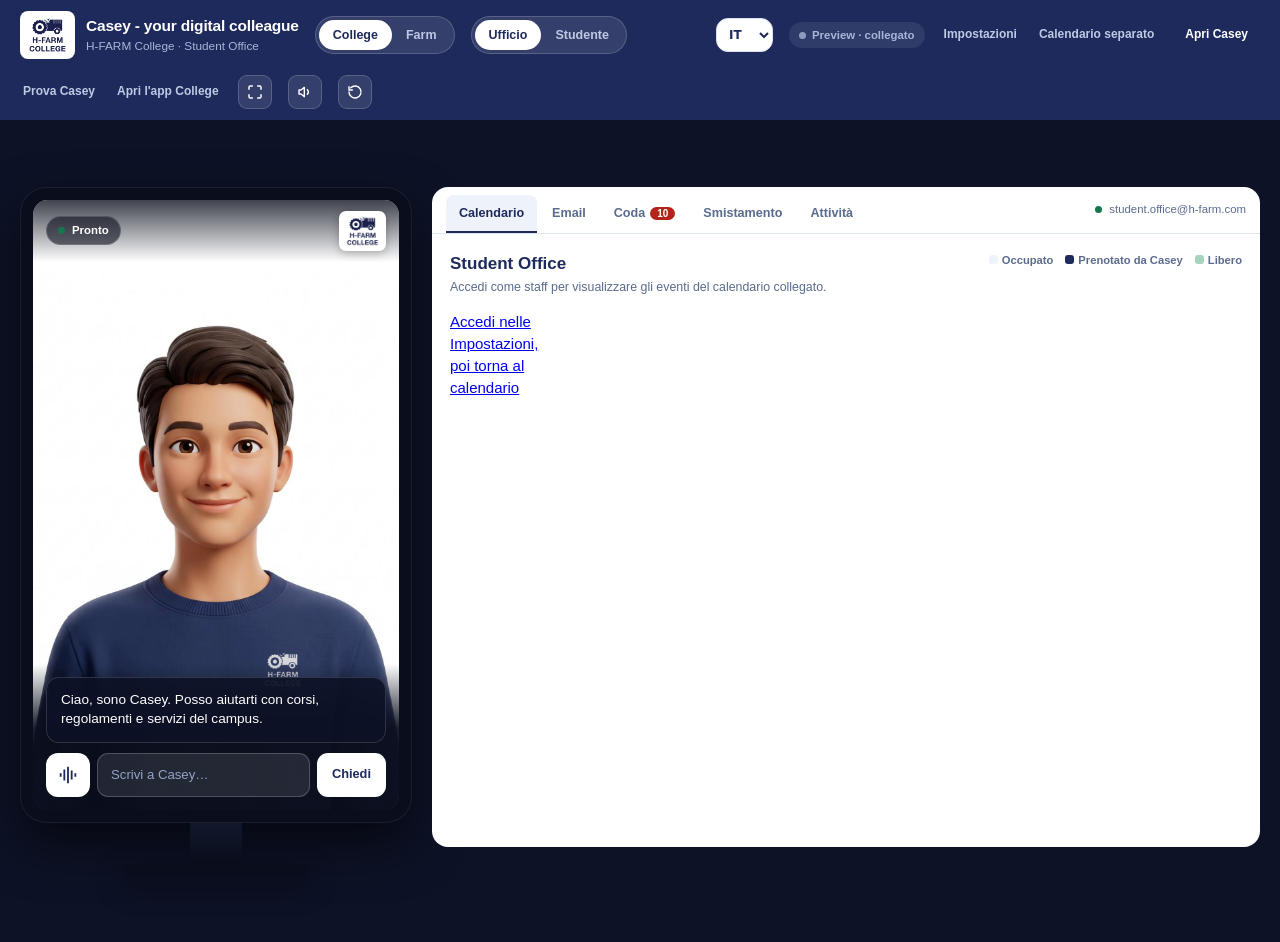
==== commit b822e290: "feat(calendar): office/student switch in full-screen calendar view Co-Authored-By: Claude Opus 5.5 <" ====
--- a/index.html
+++ b/index.html
@@ -229,7 +229,7 @@
 
 .mlist button.mrow{display:block;width:100%;text-align:left;border:0;border-bottom:1px solid #e4e7ee;background:transparent}.mlist button.mrow[aria-pressed=true]{background:#f1f3fa}.workspace-demo-note{font-size:11px;color:#667085;background:#f3f5fa;border:1px solid #e4e7ee;border-radius:8px;padding:8px 10px;margin:0 0 12px}
 </style>
-<link rel="stylesheet" href="definitivo.css?v=20261028-review"><link rel="stylesheet" href="native-handoff.css"></head>
+<link rel="stylesheet" href="definitivo.css?v=20261104-calview"><link rel="stylesheet" href="native-handoff.css"></head>
 <body>
 
 <button class="exit" data-command="toggleShow()">Esci dallo schermo intero  ·  Esc</button>
@@ -605,7 +605,7 @@
 const CASEY={COLLEGE:'Casey - H-FARM College/',FARM:'Casey - H-FARM/'};
 function caseyDir(){return CASEY[S]||CASEY.COLLEGE;}
 // These are real playlists, not fallback-only filename lists.
-const VID={idle:['A.mp4','C.mp4'],talk:['B.mp4','C.mp4'],think:['B.mp4','C.mp4'],point:['B.mp4','C.mp4'],hand:['B.mp4','C.mp4']};
+const VID={idle:['A.mp4','C.mp4'],talk:['C.mp4'],think:['B.mp4'],point:['B.mp4','C.mp4'],hand:['B.mp4','C.mp4']};
 let liveV='vA',videoState='',videoRevision=0;
 const videoCursors=Object.create(null);
 function playState(st){
@@ -968,7 +968,7 @@
   const b=document.getElementById('queue');
   if(!queue.length){b.innerHTML='<div class="empty"><div class="big">Nessuna pratica in attesa</div>'+
     'Quando Casey incontra qualcosa che non deve decidere da solo — tasse, deroghe, casi limite, dati sensibili, benessere — la prepara e la lascia qui con la bozza già scritta.</div>';return;}
-  b.innerHTML=queue.map((t,i)=>
+  b.innerHTML=queue.map((t,i)=>t.real?window.renderCampusReview(t):
     '<div class="tk'+(t.status!=='PENDING'?' done':'')+'"><div class="r1"><div><div class="id">'+esc(t.id)+' · '+esc(t.who)+'</div>'+
     '<h4>'+esc(t.q)+'</h4></div><span class="lvl '+t.lvl+'">'+esc(t.lvlTxt)+'</span></div>'+
     '<div class="kv">Destinatario: <b>'+esc(t.to)+'</b></div><div class="rule">'+esc(t.rule)+'</div>'+
@@ -1112,5 +1112,5 @@
 document.addEventListener('DOMContentLoaded',()=>{setupMic();loadScenario();setState('idle','Pronto','');});
 </script>
 <script src="dashboard-events.js"></script><script src="demo-workspace.js"></script><script src="qr.js"></script>
-<script src="config.js"></script><script src="casey-errors.js"></script><script src="casey-language.js"></script><script src="casey-dialogue.js"></script><script src="handoff-client.js"></script><script src="vendor/qrcode.js"></script><script src="definitivo-kiosk.js"></script><script src="demo-presentation.js"></script><span id="caseyLiveStatus" hidden></span><span id="subtitleBox" hidden></span><script src="auth.0916809e.js"></script><script src="casey-tools.js"></script><script src="casey-live.js"></script><script src="casey-voice-session.js"></script><script src="kiosk-voice.js"></script><script src="kiosk-avatar.js"></script><script src="beta-client.js"></script><script src="account-client.js"></script><link rel="stylesheet" href="student-access.css"><link rel="stylesheet" href="student-calendar.css"><script src="account-sheet.js"></script><script src="student-calendar.js"></script><script src="real-calendar.js"></script><script src="input-limits.js"></script><script src="ui-language.js"></script></body>
+<script src="config.js"></script><script src="casey-errors.js"></script><script src="casey-language.js"></script><script src="casey-dialogue.js"></script><script src="handoff-client.js"></script><script src="vendor/qrcode.js"></script><script src="campus-cases.js"></script><script src="campus-review-queue.js"></script><link rel="stylesheet" href="campus-cases.css"><script src="definitivo-kiosk.js"></script><script src="demo-free.js"></script><script src="demo-presentation.js"></script><span id="caseyLiveStatus" hidden></span><span id="subtitleBox" hidden></span><script src="auth.0916809e.js"></script><script src="casey-tools.js"></script><script src="casey-live.js"></script><script src="casey-voice-session.js"></script><script src="kiosk-voice.js"></script><script src="kiosk-avatar.js"></script><script src="demo-script.js"></script><script src="demo-mode.js"></script><script src="beta-client.js"></script><script src="account-client.js"></script><link rel="stylesheet" href="student-access.css"><link rel="stylesheet" href="student-calendar.css"><script src="account-sheet.js"></script><script src="student-calendar.js"></script><script src="demo-admin-bridge.js"></script><script src="real-calendar.js"></script><script src="input-limits.js"></script><script src="ui-language.js"></script></body>
 </html>
--- a/definitivo.css
+++ b/definitivo.css
@@ -43,3 +43,4 @@
 body:not(.calendar-only):not(.show) .grid{align-items:start}
 body:not(.calendar-only):not(.show) .panel{height:660px;min-height:0}
 .panel .view{min-height:0}
+body.calendar-only .top .seg.calendar-view-switch{display:flex;flex:none}
--- a/campus-cases.css
+++ b/campus-cases.css
@@ -0,0 +1 @@
+.campus-availability{margin:12px 0;padding:14px;border:1px solid #b8c8e6;border-radius:12px;background:#f4f7ff;color:#1d2a5b}.campus-availability h3{font-size:15px;margin:0 0 8px}.campus-availability p{font-size:12px;line-height:1.5}.campus-slot{display:inline-block;margin:4px;padding:8px 10px;border:1px solid #bccae4;border-radius:8px;background:#fff;color:#172d63;font:600 12px/1.5 system-ui}.real-review-note{font-size:12px;line-height:1.5;color:#4a5670}.real-review-question{white-space:pre-wrap;font-size:13px;line-height:1.5}.tk.real-review .lvl{align-self:center}.tk.real-review button{margin-top:10px}
